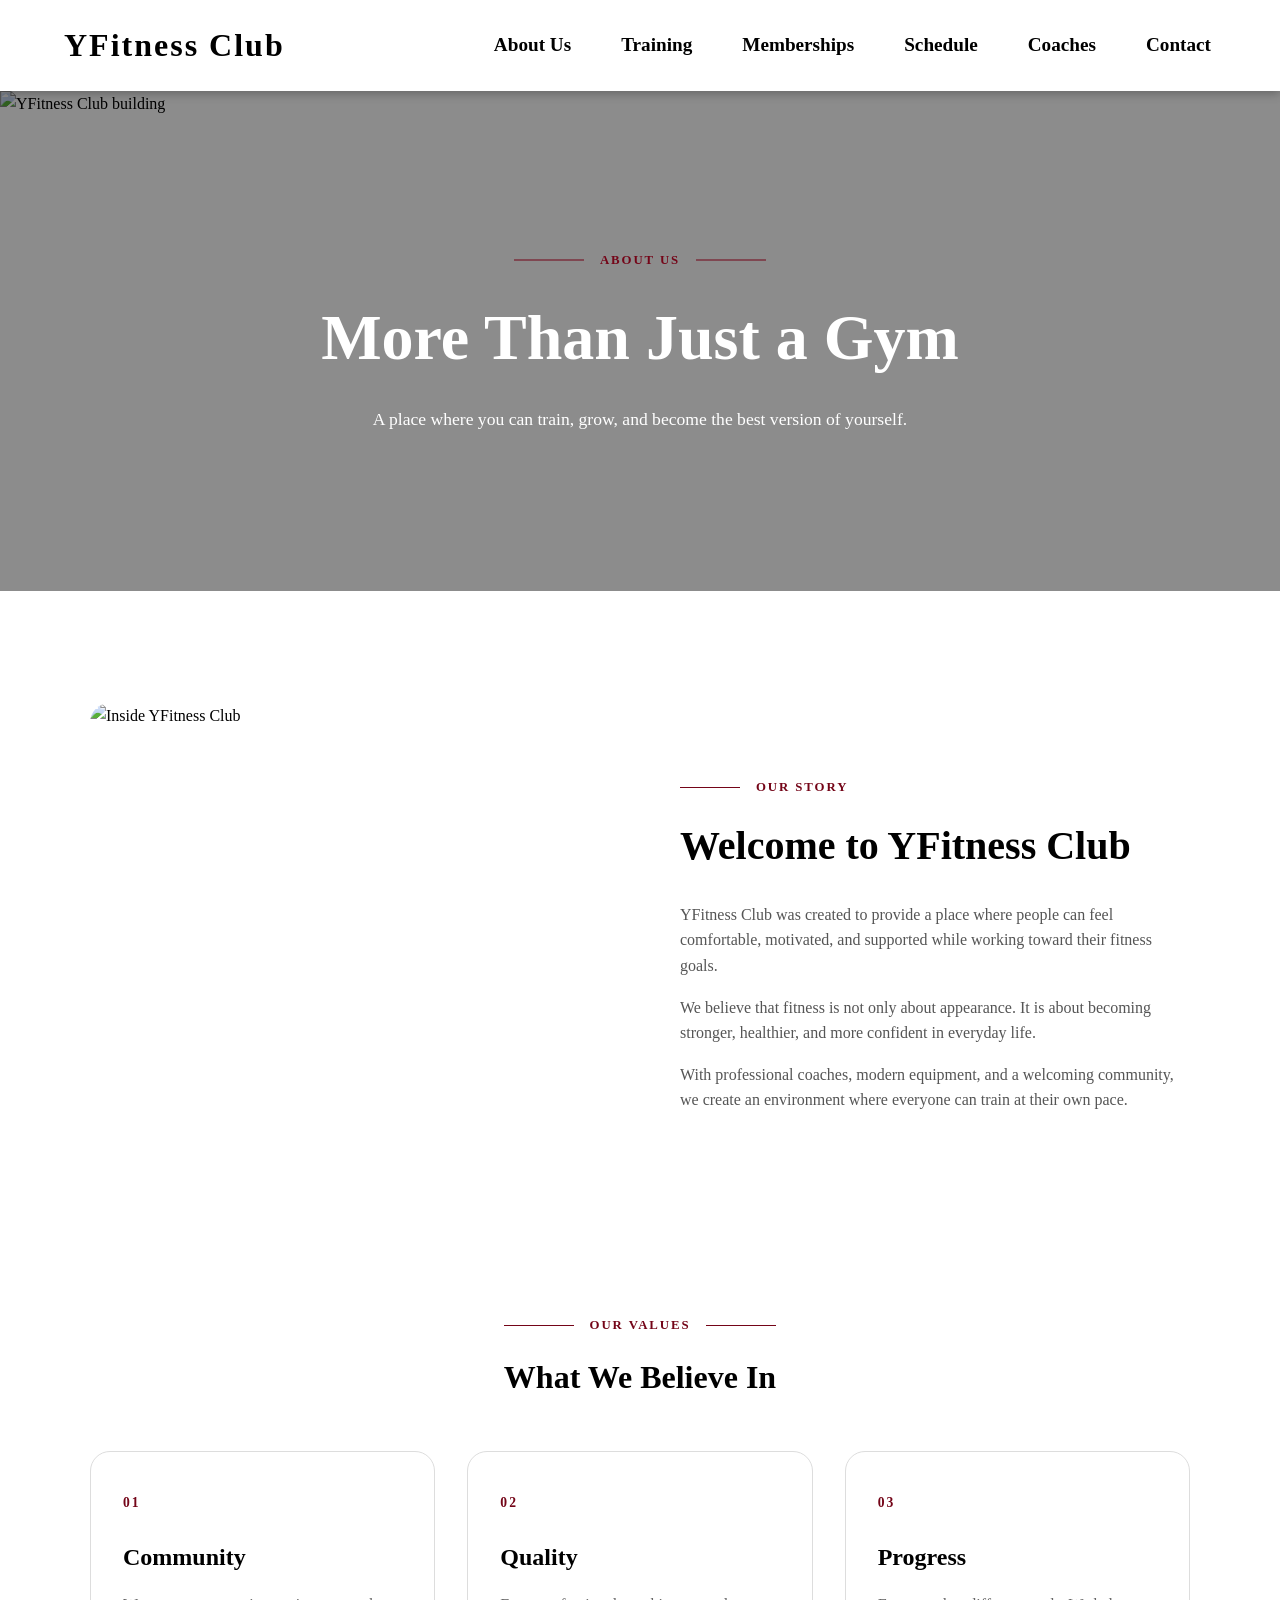
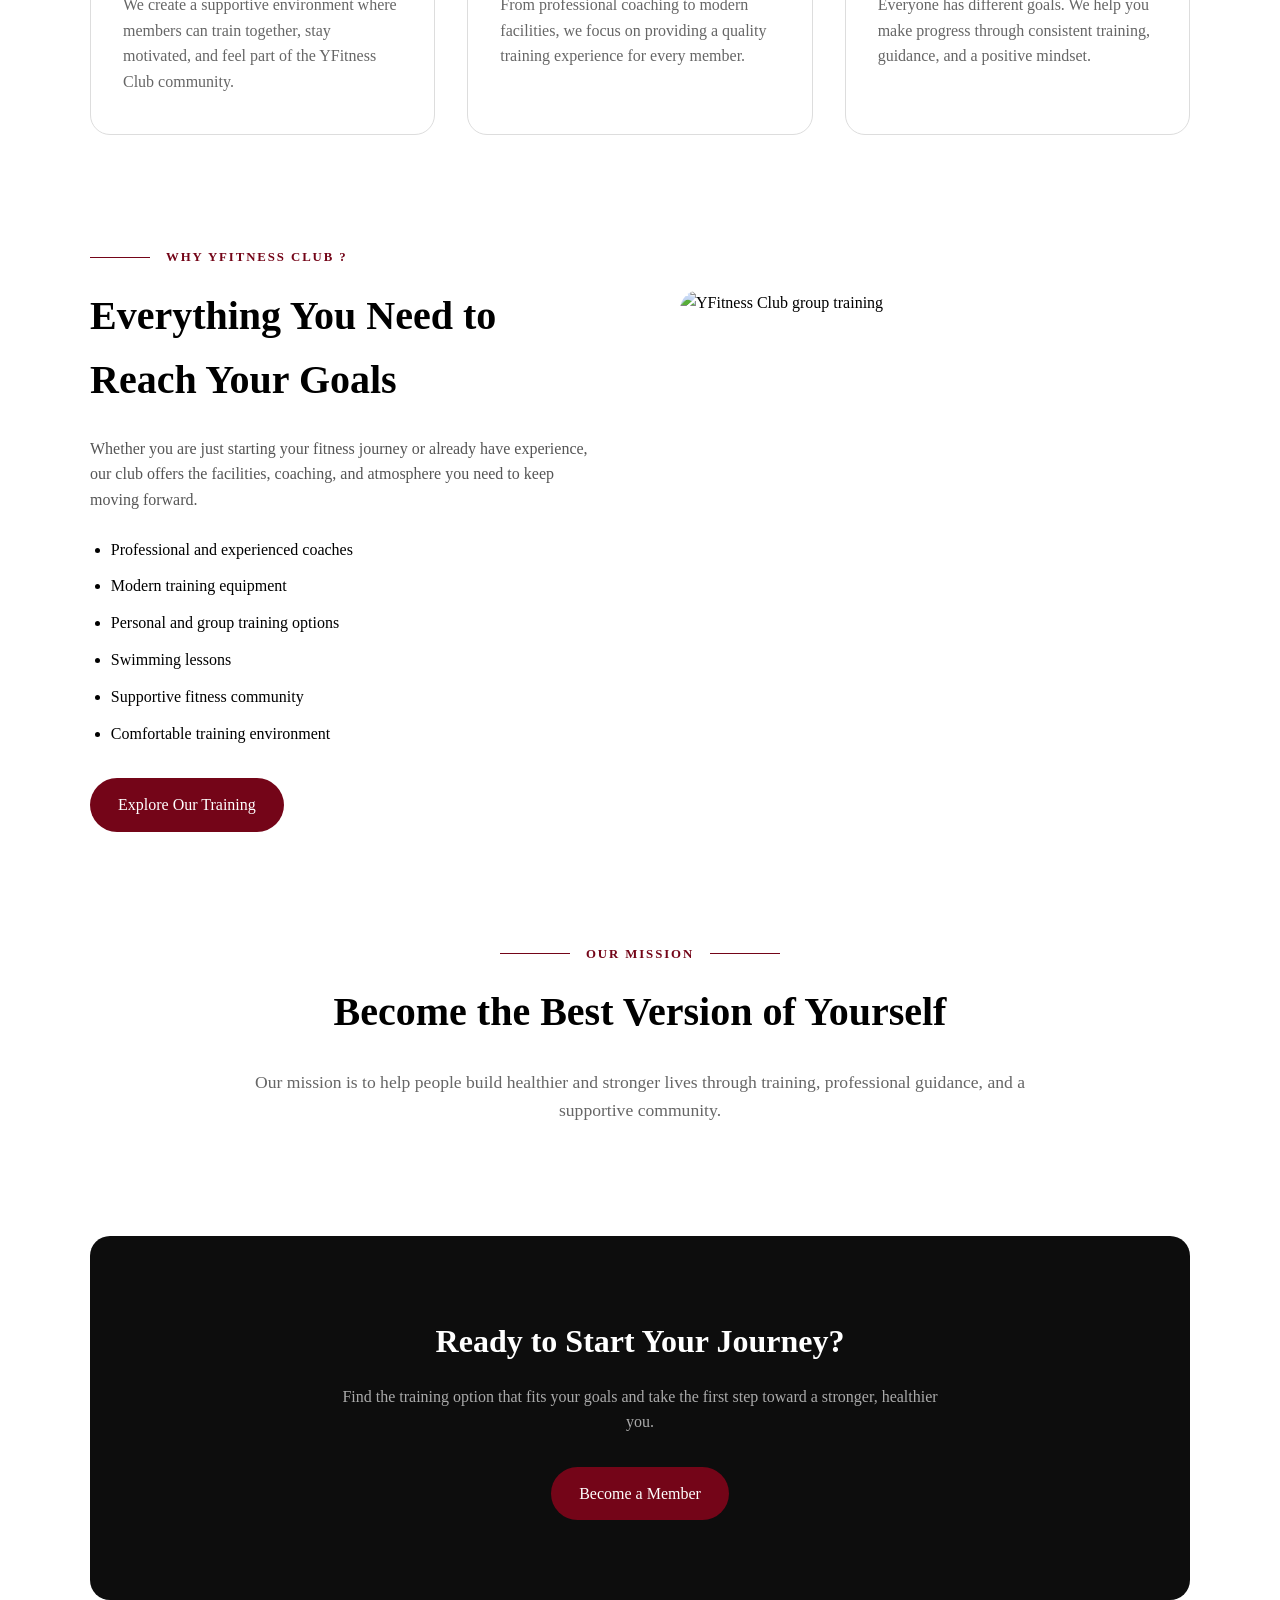
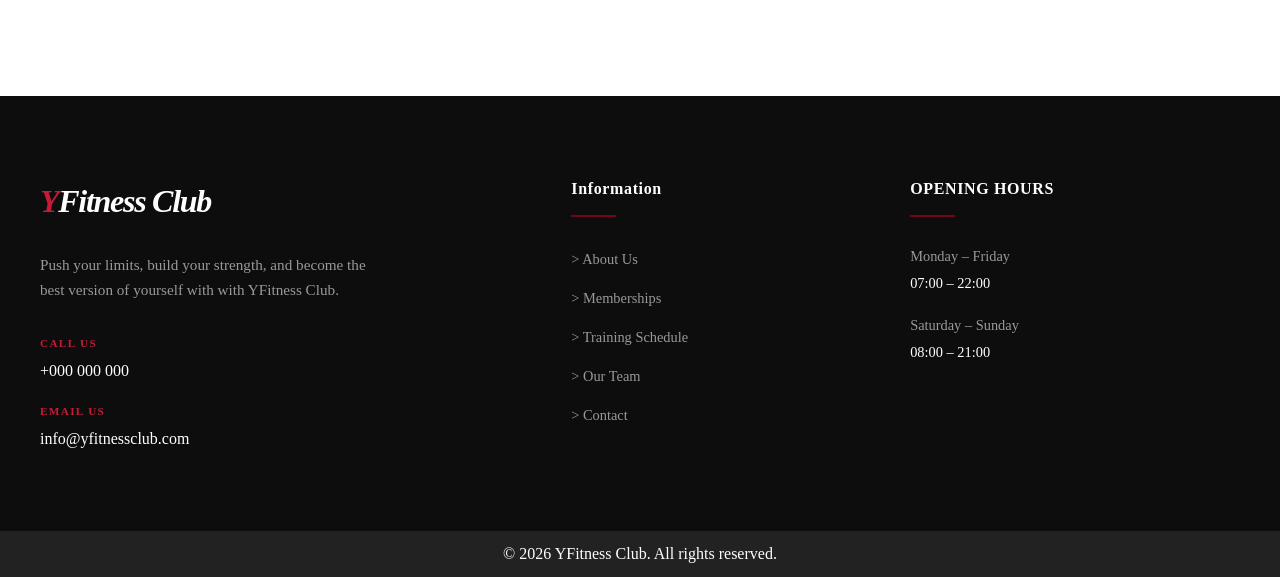
==== about-us.html @ 43ce0462 "Add files via upload" ====
<!DOCTYPE html>
<html lang="en">
  <head>
    <meta charset="utf-8" />
    <meta name="viewport" content="width=device-width, initial-scale=1.0">
    <meta name="description" content="">
    <title>YFitness Club | About Us </title>
    <link rel="stylesheet" href="styles.css"/>
  </head>
  
    <body>

        <header>
            <div class="container">

                <a href="index.html" class="logo">
                    <span>Y</span>Fitness Club
                </a>

                <nav>
                <ul>
                    <li><a href="about-us.html">About Us</a></li>
                    <li><a href="training.html">Training</a></li>
                    <li><a href="memberships.html">Memberships</a></li>
                    <li><a href="schedule.html">Schedule</a></li>
                    <li><a href="coaches.html">Coaches</a></li>
                    <li><a href="contact.html">Contact</a></li> 
                </ul>
                </nav>

            </div>
        </header>


        <main>


            <section class="about-hero">

                <img src="Images_2/Yfitness_building.png" alt="YFitness Club building">

                <div class="about-hero-text">
                    <div class="about-hero-title">
                        <span>ABOUT US</span>
                    </div>

                    <h1>More Than Just a Gym</h1>

                    <p>
                        A place where you can train, grow, and become
                        the best version of yourself.
                    </p>
                </div>

            </section>


            <section class="about-page-intro">

                <div class="about-page-image">
                    <img src="Images_2/Sport_hall.png" alt="Inside YFitness Club">
                </div>

                <div class="about-page-text">

                    <div class="about-page-title">
                        <span>OUR STORY</span>
                    </div>

                    <h2>Welcome to YFitness Club</h2>

                    <p>
                        YFitness Club was created to provide a place where
                        people can feel comfortable, motivated, and supported
                        while working toward their fitness goals.
                    </p>

                    <p>
                        We believe that fitness is not only about appearance.
                        It is about becoming stronger, healthier, and more
                        confident in everyday life.
                    </p>

                    <p>
                        With professional coaches, modern equipment, and a
                        welcoming community, we create an environment where
                        everyone can train at their own pace.
                    </p>

                </div>

            </section>


            <section class="about-values">

                <div class="about-section-title">
                    <span>OUR VALUES</span>
                </div>

                <h2>What We Believe In</h2>

                <div class="values-grid">

                    <div class="value-card">
                        <div class="value-number">01</div>

                        <h3>Community</h3>

                        <p>
                            We create a supportive environment where members
                            can train together, stay motivated, and feel part
                            of the YFitness Club community.
                        </p>
                    </div>


                    <div class="value-card">
                        <div class="value-number">02</div>

                        <h3>Quality</h3>

                        <p>
                            From professional coaching to modern facilities,
                            we focus on providing a quality training experience
                            for every member.
                        </p>
                    </div>


                    <div class="value-card">
                        <div class="value-number">03</div>

                        <h3>Progress</h3>

                        <p>
                            Everyone has different goals. We help you make
                            progress through consistent training, guidance,
                            and a positive mindset.
                        </p>
                    </div>

                </div>

            </section>


            <section class="about-why">

                <div class="about-why-text">

                    <div class="about-page-title">
                        <span>WHY YFITNESS CLUB ?</span>
                    </div>

                    <h2>Everything You Need to Reach Your Goals</h2>

                    <p>
                        Whether you are just starting your fitness journey or
                        already have experience, our club offers the facilities,
                        coaching, and atmosphere you need to keep moving forward.
                    </p>

                    <ul>
                        <li>Professional and experienced coaches</li>
                        <li>Modern training equipment</li>
                        <li>Personal and group training options</li>
                        <li>Swimming lessons</li>
                        <li>Supportive fitness community</li>
                        <li>Comfortable training environment</li>
                    </ul>

                    <a href="training.html" class="about-page-btn">
                        Explore Our Training
                    </a>

                </div>


                <div class="about-why-image">
                    <img src="Images_2/Group_training.jpg" alt="YFitness Club group training">
                </div>

            </section>


            <section class="about-mission">

                <div class="about-section-title">
                    <span>OUR MISSION</span>
                </div>

                <h2>Become the Best Version of Yourself</h2>

                <p>
                    Our mission is to help people build healthier and stronger
                    lives through training, professional guidance, and a
                    supportive community.
                </p>

            </section>


            <section class="about-cta">

                <h2>Ready to Start Your Journey?</h2>

                <p>
                    Find the training option that fits your goals and take
                    the first step toward a stronger, healthier you.
                </p>

                <a href="memberships.html" class="about-page-btn">
                    Become a Member
                </a>

            </section>




            <section class="pre-footer">

                <div class="pre-footer-container">

                
                    <div class="pre-footer-brand">

                        <h2 class="footer-logo">
                        <span>Y</span>Fitness Club
                        </h2>

                        <p>
                            Push your limits, build your strength, and become
                            the best version of yourself with with YFitness Club.
                        </p>

                        <div class="footer-contact">

                            <div>
                                <span>CALL US</span>
                                <a href="tel:+37322000707">+000 000 000</a>
                            </div>

                            <div>
                                <span>EMAIL US</span>
                                <a href="mailto:info@yfitnessclub.com">
                                    info@yfitnessclub.com
                                </a>
                            </div>

                        </div>

                    </div>


                    <div class="pre-footer-column">

                        <h3>Information</h3>

                        <ul>
                            <li><a href="about-us.html">> About Us</a></li>
                            <li><a href="memberships.html">> Memberships</a></li>
                            <li><a href="schedule.html">> Training Schedule</a></li>
                            <li><a href="coaches.html">> Our Team</a></li>
                            <li><a href="contact.html">> Contact</a></li>
                        </ul>

                    </div>


                
                    <div class="pre-footer-column hours-column">

                        <h3>OPENING HOURS</h3>

                        <div class="opening-hours">
                            <p>
                                <span>Monday – Friday</span>
                                <strong>07:00 – 22:00</strong>
                            </p>

                            <p>
                                <span>Saturday – Sunday</span>
                                <strong>08:00 – 21:00</strong>
                            </p>
                        </div>

                    </div>

                </div>

            </section>



        </main>

        <footer>

            <p>&copy; 2026 YFitness Club. All rights reserved.</p>

        </footer>


    </body>

</html>
---- styles.css ----
/* ==========================
   1. RESET & GLOBAL STYLES
   ========================== */

* {
   margin: 0;
   padding: 0;
   box-sizing: border-box;
}

html {
   scroll-behavior: smooth;
}

body {
   background-color: #fff;
   color: black;
   font-family: Georgia, 'Times New Roman', serif;
   line-height: 1.6;
}

img {
   max-width: 100%;
   display: block;
}

a {
   text-decoration: none;
   color: inherit;
   transition: color 0.3s ease;
}

.container {
   width: 90%;
   max-width: 1200px;
   margin: 0 auto;
}


/* ==========================
   2. TYPOGRAPHY
   ========================== */

h1 {
   text-align: center;
   font-size: clamp(2.5rem,5vw,4rem);
   margin-bottom: 1rem;
}

h2 {
   font-size:2rem;
    margin-bottom:1rem;
}

h3 {
   font-size:1.5rem;
}

p{
    margin-bottom:1rem;
}



/* ==========================
   3. HEADER & NAVIGATION
   ========================== */

header {
   padding: 20px 0;
   position: sticky;
   top:0;
   background: #fff;
   z-index: 100;
   box-shadow: 0 2px 10px rgba(0,0,0,0.3);
}

header .container {
   display: flex;
   justify-content: space-between;
   align-items: center ;
}

.logo {
   font-size: 2rem;
   font-weight: bold;
   letter-spacing: 2px;
}

.logo span {
    display: inline-block;
    transition: color 0.3s ease, transform 0.3s ease;
}

.logo:hover span {
    color: #740518;
    transform: translateY(-2px);
}

nav ul {
   display: flex;
   gap: 40px;
   list-style: none;
}

nav li {
   padding: 5px;
}

nav a {
   font-size: 1.2rem;
   font-weight: bold;
}

nav a:hover {
   color: darkred;
   text-decoration: none;
}

@media (max-width: 1100px) {
nav ul {
gap: 18px;
}

nav a {
    font-size: 1rem;
}

.logo {
    font-size: 1.7rem;
}

}

/* ==========================
   4. HOME PAGE
   ========================== */

.home {
   position: relative;
   width: 100%;
   height: 550px;
   overflow: hidden;
}

.home img {
   width: 100%;
   height: 700px;
   object-fit: cover;


}

.home::after {
content: "";
position: absolute;
inset: 0;
background: rgba(0, 0, 0, 0.25);
pointer-events: none;
}

.home-btn {
   position: absolute;
   right: 60px;
   bottom: 80px;
   padding: 14pX 28pX;
   background: #740518;
   color: #fff;
   border-radius: 30px;
   font-weight: 300;
   transition: color 0.3s ease;
}

.home a:hover {
   background: #c71a37;
}

/*--------------------------------*/

.training-options  {
   text-align: center;
   margin: 6rem auto;
}

.option-grid {
   display: grid;
   grid-template-columns: repeat(3,1fr);
   gap: 2rem;
   max-width: 1000px;
   margin: 2rem auto 0;
}

.training-card {
   text-align: center;
   overflow: hidden;
   padding-bottom: 0.5rem;
}

.training-card h4 {
   margin: 1.5rem 0 0.5rem;
   color: black;
}

.option-grid-btn {
   display: inline-block;
   padding: 14pX 28px;
   background: #740518;
   color: #fff;
   border-radius: 30px;
   font-weight: 300;
transition: color 0.3s ease;
}

.option-grid-btn:hover{
   background: #c71a37;
}

.training-card img {
    width: 100%;
    height: 350px;
    object-fit: cover;
    display: block;
    transition: transform 0.4s ease;
}

.training-card:hover img {
    transform: scale(1.03);
}

/*--------------------------------*/

.about-the-club {
    width: 90%;
    max-width: 1200px;
    margin: 6rem auto;

}

.about-title {
    display: flex;
    align-items:center;
    gap: 1rem;
    color: #740518;
    font-weight: bold;
}

.about-title::before {
    content: "";
    width: 60px;
    height: 2px;
    background: #740518;
}

.about-content {
    display: grid;
    grid-template-columns: 1fr 1fr;
    gap: 4rem;
    align-items: center;
    margin-top: 3rem;
}

.about-text h2 {
    font-size: 2.5rem;
    margin-bottom: 1.5rem;
}

.about-text p {
    font-size: 1.1rem;
    line-height: 1.7;
    margin-bottom: 1.5rem;
}

.about-text ul {
    margin-bottom: 2rem;
    padding-left: 1.5rem;
}

.about-photo img {
    width: 100%;
    height: 450px;
    object-fit: cover;
    border-radius: 12px;
}

.about-btn {
    display: inline-block;
    padding: 14px 28px;
    background: #740518;
    color: #fff;
    border-radius: 30px;
    transition: background-color 0.3s ease;
}

.about-btn:hover {
    background-color: #9b0a22;
}

/*--------------------------------*/

.meet-our-team {
    text-align: center;
    margin: 6rem auto;
}

.our-team-title {
    display: flex;
    align-items: center;
    justify-content: center;
    gap: 1rem;
    margin-bottom: 1rem;
}

.our-team-title::before,
.our-team-title::after {
    content: "";
    width: 80px;
    height: 1px;
    background: #740518;
}

.our-team-title span {
    font-size: 0.8rem;
    font-weight: 600;
    letter-spacing: 0.15em;
    color: #740518;
    white-space: nowrap;
}

.meet-our-team h2 {
    margin: 0;
    text-align: center;
}


.coach-cards {
    display: grid;
    grid-template-columns: repeat(3, 1fr);
    gap: 2rem;
    max-width: 1000px;
    margin: 3rem auto 2.5rem;
}

.coach-card {
    display: block;
    color: inherit;
    text-decoration: none;
    text-align: left;
}

.coach-card img {
    display: block;
    width: 100%;
    aspect-ratio: 4 / 5;
    object-fit: cover;
    border-radius: 20px;
    transition: transform 0.3s ease;
}

.coach-card:hover img {
    transform: scale(1.02);
}

.coach-info {
    padding: 1rem 0.25rem 0;
}

.coach-info h3 {
    text-align: center;
    margin: 0 0 0.35rem;
    font-size: 1.2rem;
    font-weight: 600;
}

.coach-info p {
    text-align: center;
    margin: 0;
    font-size: 0.95rem;
    color: #777;
}

.team-button {
    display: block;
    width: fit-content;
    margin: 0 auto;
    padding: 14px 28px;
    background: #740518;
    color: #fff;
    border-radius: 30px;
    font-weight: 300;
    text-decoration: none;
    transition: background 0.3s ease;
}

.team-button:hover {
    background: #c71a37;
}


@media (max-width: 700px) {

    .coach-cards {
        grid-template-columns: repeat(2, 1fr);
        gap: 1.5rem;
    }

    .our-team-title::before,
    .our-team-title::after {
        width: 50px;
    }
}

@media (max-width: 500px) {

    .coach-cards {
        grid-template-columns: 1fr;
        max-width: 350px;
    }

    .our-team-title::before,
    .our-team-title::after {
        width: 30px;
    }
}

/*--------------------------------*/

.gallery {
    max-width: 1100px;
    margin: 6rem auto 0;
    text-align: center;
}

.gallery-title {
    display: flex;
    align-items: center;
    justify-content: center;
    gap: 1rem;
    margin-bottom: 1rem;
}

.gallery-title::before,
.gallery-title::after {
    content: "";
    width: 80px;
    height: 1px;
    background: #740518;
}

.gallery-title span {
    font-size: 0.8rem;
    font-weight: 600;
    letter-spacing: 0.15em;
    color: #740518;
    white-space: nowrap;
}

.gallery h2 {
    margin: 0 0 3rem;
}

.gallery-grid {
   display: grid;
    grid-template-columns: repeat(2, 1fr);
    gap: 1rem;;
}

.gallery-item {
    aspect-ratio: 16 / 10;
    overflow: hidden;
    border-radius: 20px;
}

.gallery-item img {
    display: block;
    width: 100%;
    height: 100%;
    object-fit: cover;
    transition: transform 0.4s ease;
}

.gallery-item:hover img {
    transform: scale(1.03);
}

@media (max-width: 600px) {

    .gallery-grid {
        grid-template-columns: 1fr;
    }

    .gallery-title::before,
    .gallery-title::after {
        width: 30px;
    }
}


/*--------------------------------*/

.pre-footer {
    background: #0d0d0d;
    color: #fff;
    margin-top: 6rem;
    padding: 5rem 2rem;
}

.pre-footer-container {
    max-width: 1200px;
    margin: 0 auto;
    display: grid;
    grid-template-columns: 1.7fr 1fr 1.2fr;
    gap: 4rem;
}

.pre-footer-brand {
    max-width: 330px;
}

.footer-logo {
    margin: 0 0 1.5rem;

    font-size: 2rem;
    font-weight: 800;
    font-style: italic;
    letter-spacing: -0.04em;
}

.footer-logo span {
    color: #c71a37;
}

.pre-footer-brand > p {
    margin: 0 0 2rem;

    color: #999;
    font-size: 0.95rem;
    line-height: 1.7;
}

.footer-contact {
    display: flex;
    flex-direction: column;
    gap: 1.2rem;
}

.footer-contact div {
    display: flex;
    flex-direction: column;
    gap: 0.3rem;
}

.footer-contact span {
    color: #c71a37;
    font-size: 0.7rem;
    font-weight: 600;
    letter-spacing: 0.12em;
}

.footer-contact a {
    color: #fff;
    text-decoration: none;
    font-size: 1rem;
    transition: color 0.3s ease;
}

.footer-contact a:hover {
    color: #c71a37;
}

.pre-footer-column h3 {
    position: relative;

    margin: 0 0 1.8rem;

    font-size: 1rem;
    font-weight: 600;
    letter-spacing: 0.04em;
}

.pre-footer-column h3::after {
    content: "";

    display: block;

    width: 45px;
    height: 2px;

    margin-top: 0.8rem;

    background: #740518;
}

.pre-footer-column ul {
    list-style: none;
    padding: 0;
    margin: 0;
}

.pre-footer-column li {
    margin-bottom: 0.85rem;
}

.pre-footer-column a {
    color: #999;
    text-decoration: none;
    font-size: 0.9rem;

    transition: color 0.3s ease,
    padding-left 0.3s ease;
}

.pre-footer-column a:hover {
    color: #fff;
    padding-left: 5px;
}

.opening-hours {
    display: flex;
    flex-direction: column;
    gap: 1.3rem;
}

.opening-hours p {
    display: flex;
    flex-direction: column;
    gap: 0.35rem;

    margin: 0;

    color: #999;
    font-size: 0.9rem;
    line-height: 1.5;
}

.opening-hours strong {
    color: #fff;
    font-weight: 400;
}

@media (max-width: 950px) {

    .pre-footer-container {
        grid-template-columns: 1.5fr 1fr;
        gap: 3rem;
    }

    .hours-column {
        grid-column: span 2;
    }

}


@media (max-width: 650px) {

    .pre-footer {
        padding: 4rem 1.5rem;
    }

    .pre-footer-container {
        grid-template-columns: 1fr 1fr;
        gap: 3rem 2rem;
    }

    .pre-footer-brand {
        grid-column: span 2;
        max-width: 450px;
    }

    .hours-column {
        grid-column: span 2;
    }

}


@media (max-width: 450px) {

    .pre-footer-container {
        grid-template-columns: 1fr;
    }

    .pre-footer-brand,
    .hours-column {
        grid-column: auto;
    }

}



/* ==========================
   5. ABOUT US PAGE
   ========================== */

.about-hero {
    position: relative;
    width: 100%;
    height: 500px;
    overflow: hidden;
}

.about-hero img {
    width: 100%;
    height: 100%;
    object-fit: cover;
}

.about-hero::after {
    content: "";
    position: absolute;
    inset: 0;
    background: rgba(0, 0, 0, 0.45);
}

.about-hero-text {
    position: absolute;
    z-index: 2;
    top: 50%;
    left: 50%;
    transform: translate(-50%, -50%);
    width: 90%;
    max-width: 800px;
    text-align: center;
    color: #fff;
}

.about-hero-title {
    display: flex;
    align-items: center;
    justify-content: center;
    gap: 1rem;
    margin-bottom: 1rem;
}

.about-hero-title::before,
.about-hero-title::after {
    content: "";
    width: 70px;
    height: 1px;
    background: #740518;
}

.about-hero-title span {
    font-size: .8rem;
    font-weight: 600;
    letter-spacing: .15em;
    color: #740518;
}

.about-hero-text h1 {
    margin-bottom: 1rem;
}

.about-hero-text p {
    max-width: 650px;
    margin: 0 auto;
    font-size: 1.1rem;
}

.about-page-intro {
    max-width: 1100px;
    margin: 7rem auto;
    display: grid;
    grid-template-columns: 1fr 1fr;
    gap: 5rem;
    align-items: center;
}

.about-page-image {
    overflow: hidden;
    border-radius: 20px;
}

.about-page-image img {
    width: 100%;
    height: 500px;
    object-fit: cover;
    transition: transform .4s ease;
}

.about-page-image:hover img {
    transform: scale(1.03);
}

.about-page-title {
    display: flex;
    align-items: center;
    gap: 1rem;
    margin-bottom: 1rem;
}

.about-page-title::before {
    content: "";
    width: 60px;
    height: 1px;
    background: #740518;
}

.about-page-title span {
    color: #740518;
    font-size: .8rem;
    font-weight: 600;
    letter-spacing: .15em;
}

.about-page-text h2 {
    font-size: 2.5rem;
    margin-bottom: 1.5rem;
}

.about-page-text p {
    color: #555;
    margin-bottom: 1rem;
}

.about-values {
    max-width: 1100px;
    margin: 7rem auto;
    text-align: center;
}

.about-section-title {
    display: flex;
    align-items: center;
    justify-content: center;
    gap: 1rem;
    margin-bottom: 1rem;
}

.about-section-title::before,
.about-section-title::after {
    content: "";
    width: 70px;
    height: 1px;
    background: #740518;
}

.about-section-title span {
    color: #740518;
    font-size: .8rem;
    font-weight: 600;
    letter-spacing: .15em;
}

.about-values > h2 {
    margin-bottom: 3rem;
}

.values-grid {
    display: grid;
    grid-template-columns: repeat(3, 1fr);
    gap: 2rem;
}

.value-card {
    padding: 2.5rem 2rem;
    border: 1px solid #ddd;
    border-radius: 20px;
    text-align: left;
    transition: transform .3s ease,
                box-shadow .3s ease;
}

.value-card:hover {
    transform: translateY(-5px);
    box-shadow: 0 10px 25px rgba(0, 0, 0, .1);
}

.value-number {
    color: #740518;
    font-size: .85rem;
    font-weight: bold;
    letter-spacing: .15em;
    margin-bottom: 1.5rem;
}

.value-card h3 {
    margin-bottom: 1rem;
}

.value-card p {
    color: #666;
    margin: 0;
}

.about-why {
    max-width: 1100px;
    margin: 7rem auto;
    display: grid;
    grid-template-columns: 1fr 1fr;
    gap: 5rem;
    align-items: center;
}

.about-why-text h2 {
    font-size: 2.5rem;
    margin-bottom: 1.5rem;
}

.about-why-text > p {
    color: #555;
    margin-bottom: 1.5rem;
}

.about-why-text ul {
    padding-left: 1.3rem;
    margin-bottom: 2rem;
}

.about-why-text li {
    margin-bottom: .7rem;
}

.about-why-image {
    overflow: hidden;
    border-radius: 20px;
}

.about-why-image img {
    width: 100%;
    height: 500px;
    object-fit: cover;
    transition: transform .4s ease;
}

.about-why-image:hover img {
    transform: scale(1.03);
}

.about-page-btn {
    display: inline-block;
    padding: 14px 28px;
    background: #740518;
    color: #fff;
    border-radius: 30px;
    transition: background-color .3s ease;
}

.about-page-btn:hover {
    background: #c71a37;
}

.about-mission {
    max-width: 800px;
    margin: 7rem auto;
    text-align: center;
}

.about-mission h2 {
    font-size: 2.5rem;
    margin-bottom: 1.5rem;
}

.about-mission p {
    color: #666;
    font-size: 1.1rem;
}

.about-cta {
    max-width: 1100px;
    margin: 7rem auto 6rem;
    padding: 5rem 2rem;
    background: #0d0d0d;
    color: #fff;
    text-align: center;
    border-radius: 20px;
}

.about-cta h2 {
    margin-bottom: 1rem;
}

.about-cta p {
    max-width: 600px;
    margin: 0 auto 2rem;
    color: #aaa;
}

@media (max-width: 800px) {

    .about-hero {
        height: 450px;
    }

    .about-page-intro,
    .about-why {
        grid-template-columns: 1fr;
        gap: 3rem;
        margin: 5rem 1.5rem;
    }

    .about-page-image img,
    .about-why-image img {
        height: 400px;
    }

    .values-grid {
        grid-template-columns: 1fr;
    }

    .about-values {
        margin: 5rem 1.5rem;
    }

    .about-mission {
        margin: 5rem 1.5rem;
    }

    .about-cta {
        margin-left: 1.5rem;
        margin-right: 1.5rem;
    }

}


@media (max-width: 500px) {

    .about-hero {
        height: 400px;
    }

    .about-hero-text h1 {
        font-size: 2.3rem;
    }

    .about-page-intro,
    .about-why {
        margin-left: 1.5rem;
        margin-right: 1.5rem;
    }

    .about-page-image img,
    .about-why-image img {
        height: 300px;
    }

    .about-page-text h2,
    .about-why-text h2,
    .about-mission h2 {
        font-size: 2rem;
    }

    .about-cta {
        padding: 3rem 1.5rem;
    }

}



/* ==========================
   6. TRAINING PAGE
   ========================== */

.training-hero {
    position: relative;
    height: 500px;
    overflow: hidden;
}

.training-hero img {
    width: 100%;
    height: 100%;
    object-fit: cover;
}

.training-hero::after {
    content: "";
    position: absolute;
    inset: 0;
    background: rgba(0, 0, 0, 0.45);
}

.training-hero-content {
    position: absolute;
    z-index: 2;
    top: 50%;
    left: 50%;
    transform: translate(-50%, -50%);
    width: 90%;
    max-width: 800px;
    text-align: center;
    color: #fff;
}

.training-title {
    display: flex;
    align-items: center;
    justify-content: center;
    gap: 1rem;
    margin-bottom: 1rem;
}

.training-title::before,
.training-title::after {
    content: "";
    width: 70px;
    height: 1px;
     background: #740518;
}

.training-title span {
    color: #740518;
    font-size: 0.8rem;
    font-weight: 600;
    letter-spacing: 0.15em;
}

.training-hero h1 {
    margin-bottom: 1.5rem;
}

.training-hero p {
    max-width: 650px;
    margin: 0 auto;
    font-size: 1.05rem;
}

.training-detail {
    max-width: 1100px;
    margin: 7rem auto 7rem;
    display: grid;
    grid-template-columns: 1fr 1fr;
    gap: 5rem;
    align-items: center;
}

.training-detail-image {
    overflow: hidden;
    border-radius: 20px;
}

.training-detail-image img {
    width: 100%;
    height: 500px;
    object-fit: cover;
    transition: transform 0.4s ease;
}

.training-detail-image:hover img {
    transform: scale(1.03);
}

.training-detail-text {
    padding: 1rem;
}

.training-detail-text h2 {
    font-size: 2.5rem;
    margin: 0.5rem 0 1.5rem;
}

.training-detail-text p {
    color: #555;
    margin-bottom: 1rem;
}

.training-detail-text ul {
    margin: 1.5rem 0 2rem;
    padding-left: 1.2rem;
}

.training-detail-text li {
    margin-bottom: 0.5rem;
}

.training-btn {
    display: inline-block;
    padding: 14px 28px;
    background: #740518;
    color: #fff;
    border-radius: 30px;
    transition: background-color 0.3s ease;
}

.training-btn:hover {
    background: #c71a37;
}

.training-detail-reverse .training-detail-image {
    order: 2;
}

.training-detail-reverse .training-detail-text {
    order: 1;
}

.training-cta {
    margin: 2rem auto 6rem;
    padding: 5rem 2rem;
    max-width: 1100px;
    text-align: center;
    background: #0d0d0d;
    color: #fff;
    border-radius: 20px;
}

.training-cta h2 {
    margin-bottom: 1rem;
}

.training-cta p {
    color: #aaa;
    max-width: 600px;
    margin: 0 auto 2rem;
}

@media (max-width: 800px) {

    .training-hero {
        height: 450px;
    }

    .training-detail {
        grid-template-columns: 1fr;
        gap: 2rem;
        margin-bottom: 5rem;
    }

    .training-detail-reverse .training-detail-image {
        order: 1;
    }

    .training-detail-reverse .training-detail-text {
        order: 2;
    }

    .training-detail-image img {
        height: 400px;
    }

    .training-detail-text h2 {
        font-size: 2rem;
    }
}


@media (max-width: 500px) {

    .training-hero {
        height: 400px;
    }

    .training-hero-content {
        width: 85%;
    }

    .training-hero h1 {
        font-size: 2rem;
    }

    .training-hero p {
        font-size: 0.95rem;
    }

    .training-title::before,
    .training-title::after {
        width: 40px;
    }

    .training-detail {
        margin-left: 1.5rem;
        margin-right: 1.5rem;
    }

    .training-detail-image img {
        height: 300px;
    }

    .training-cta {
        margin-left: 1.5rem;
        margin-right: 1.5rem;
        padding: 3rem 1.5rem;
    }
}


/* ==========================
   7. MEMBERSHIPS PAGE
   ========================== */

.membership-hero {
    position: relative;
    width: 100%;
    height: 500px;
    overflow: hidden;
}

.membership-hero img {
    width: 100%;
    height: 100%;
    object-fit: cover;
}

.membership-hero::after {
    content: "";
    position: absolute;
    inset: 0;
    background: rgba(0, 0, 0, .45);
}

.membership-hero-text {
    position: absolute;
    z-index: 2;
    top: 50%;
    left: 50%;
    transform: translate(-50%, -50%);
    width: 90%;
    max-width: 800px;
    text-align: center;
    color: #fff;
}

.membership-title {
    display: flex;
    align-items: center;
    justify-content: center;
    gap: 1rem;
    margin-bottom: 1rem;
}

.membership-title::before,
.membership-title::after {
    content: "";
    width: 70px;
    height: 1px;
    background: #740518;
}

.membership-title span {
    font-size: .8rem;
    font-weight: 600;
    letter-spacing: .15em;
    color: #740518;
}

.membership-hero-text h1 {
    margin-bottom: 1rem;
}

.membership-hero-text p {
    max-width: 650px;
    margin: 0 auto;
    font-size: 1.1rem;
}

.membership-intro {
    max-width: 750px;
    margin: 6rem auto 4rem;
    text-align: center;
}

.membership-section-title {
    display: flex;
    align-items: center;
    justify-content: center;
    gap: 1rem;
    margin-bottom: 1rem;
}

.membership-section-title::before,
.membership-section-title::after {
    content: "";
    width: 70px;
    height: 1px;
    background: #740518;
}

.membership-section-title span {
    color: #740518;
    font-size: .8rem;
    font-weight: 600;
    letter-spacing: .15em;
}

.membership-intro h2 {
    font-size: 2.5rem;
    margin-bottom: 1rem;
}

.membership-intro p {
    color: #666;
}

.membership-plans {
    max-width: 1100px;
    margin: 0 auto 7rem;

    display: grid;
    grid-template-columns: repeat(3, 1fr);
    gap: 2rem;

    align-items: stretch;
}

.membership-card {
    position: relative;

    display: flex;
    flex-direction: column;

    border: 1px solid #ddd;
    border-radius: 20px;

    overflow: hidden;

    background: #fff;

    transition:
        transform .3s ease,
        box-shadow .3s ease;
}

.membership-card:hover {
    transform: translateY(-6px);
    box-shadow: 0 12px 30px rgba(0, 0, 0, .12);
}

.membership-card-top {
    padding: 2.5rem 2rem 2rem;
    text-align: center;
}

.membership-card-top h3 {
    font-size: 1.8rem;
    margin-bottom: .5rem;
}

.membership-description {
    color: #777;
    min-height: 50px;
    margin-bottom: 1.5rem;
}

.membership-price {
    font-size: 3rem;
    font-weight: bold;
    color: #740518;
}

.membership-price span {
    font-size: 1.5rem;
    vertical-align: top;
}

.membership-price small {
    font-size: .9rem;
    font-weight: normal;
    color: #777;
}

.membership-card-content {
    padding: 2rem;
    border-top: 1px solid #eee;

    display: flex;
    flex-direction: column;
    flex: 1;
}

.membership-card-content h4 {
    margin-bottom: 1.2rem;
}

.membership-card-content ul {
    list-style: none;
    margin-bottom: 2rem;
}

.membership-card-content li {
    margin-bottom: .8rem;
    padding-left: 1.5rem;
    position: relative;
    color: #555;
}

.membership-card-content li::before {
    content: "✓";
    position: absolute;
    left: 0;
    color: #740518;
    font-weight: bold;
}

.membership-btn {
    display: inline-block;
    width: fit-content;

    padding: 14px 28px;

    background: #740518;
    color: #fff;

    border-radius: 30px;

    transition: background-color .3s ease;

    margin-top: auto;
}

.membership-btn:hover {
    background: #c71a37;
}

.membership-featured {
    border: 2px solid #740518;
}

.popular-label {
    background: #740518;
    color: #fff;

    text-align: center;

    padding: .6rem;

    font-size: .75rem;
    font-weight: bold;
    letter-spacing: .12em;
}

.membership-included {
    max-width: 1100px;
    margin: 0 auto 7rem;

    display: grid;
    grid-template-columns: 1fr 1fr;

    gap: 5rem;

    align-items: center;
}

.membership-included-image {
    overflow: hidden;
    border-radius: 20px;
}

.membership-included-image img {
    width: 100%;
    height: 500px;
    object-fit: cover;

    transition: transform .4s ease;
}

.membership-included-image:hover img {
    transform: scale(1.03);
}

.membership-section-title.left {
    justify-content: flex-start;
}

.membership-section-title.left::after {
    display: none;
}

.membership-included-text h2 {
    font-size: 2.5rem;
    margin-bottom: 1.5rem;
}

.membership-included-text > p {
    color: #555;
    margin-bottom: 1.5rem;
}

.membership-included-text ul {
    padding-left: 1.3rem;
}

.membership-included-text li {
    margin-bottom: .7rem;
}

.membership-faq {
    max-width: 900px;
    margin: 0 auto 7rem;
    text-align: center;
}

.membership-faq h2 {
    font-size: 2.5rem;
    margin-bottom: 3rem;
}

.faq-list {
    display: grid;
    gap: 1rem;
    text-align: left;
}

.faq-item {
    padding: 1.5rem 2rem;

    border: 1px solid #ddd;
    border-radius: 12px;

    background: #fff;
}

.faq-item h3 {
    font-size: 1.15rem;
    margin-bottom: .5rem;
}

.faq-item p {
    color: #666;
    margin: 0;
}

.membership-cta {
    max-width: 1100px;
    margin: 0 auto 6rem;
    padding: 5rem 2rem;
    background: #0d0d0d;
    color: #fff;
    text-align: center;
    border-radius: 20px;
}

.membership-cta h2 {
    margin-bottom: 1rem;
}

.membership-cta p {
    max-width: 600px;
    margin: 0 auto 2rem;
    color: #aaa;
}

@media (max-width: 900px) {

    .membership-plans {
        grid-template-columns: 1fr;
        max-width: 600px;
        margin-left: 1.5rem;
        margin-right: 1.5rem;
    }

    .membership-included {
        grid-template-columns: 1fr;
        gap: 3rem;
        margin-left: 1.5rem;
        margin-right: 1.5rem;
    }

}


@media (max-width: 600px) {

    .membership-hero {
        height: 400px;
    }

    .membership-hero-text h1 {
        font-size: 2.3rem;
    }

    .membership-intro {
        margin: 4rem 1.5rem;
    }

    .membership-included-image img {
        height: 350px;
    }

    .membership-included-text h2,
    .membership-faq h2 {
        font-size: 2rem;
    }

    .membership-faq {
        margin-left: 1.5rem;
        margin-right: 1.5rem;
    }

    .membership-cta {
        margin-left: 1.5rem;
        margin-right: 1.5rem;
        padding: 3rem 1.5rem;
    }

}




/* ==========================
   8. SCHEDULE PAGE
   ========================== */

.schedule-hero {
    position: relative;
    height: 500px;
    display: flex;
    align-items: center;
    justify-content: center;
    overflow: hidden;
}

.schedule-hero img {
    position: absolute;
    inset: 0;
    width: 100%;
    height: 100%;
    object-fit: cover;
    object-position: center;
    z-index: 0;
}

.schedule-hero-overlay {
    position: absolute;
    inset: 0;
    background: rgba(0, 0, 0, 0.5);
    z-index: 1;
}

.schedule-hero-content {
    position: relative;
    z-index: 2;

    width: 90%;
    max-width: 800px;

    text-align: center;
    color: #fff;
}

.schedule-title {
    display: flex;

    align-items: center;
    justify-content: center;

    gap: 1rem;

    margin-bottom: 1rem;
}

.schedule-title::before,
.schedule-title::after {
    content: "";

    width: 70px;
    height: 1px;

    background: #740518;
}

.schedule-title span {
    color: #740518;

    font-size: 0.8rem;
    font-weight: 600;

    letter-spacing: 0.15em;
}

.schedule-hero h1 {
    margin: 0 0 1.5rem;

    font-size: 3.5rem;
    line-height: 1.1;
}

.schedule-hero p {
    max-width: 650px;

    margin: 0 auto;

    font-size: 1.05rem;
    line-height: 1.7;

    color: #eee;
}

.schedule-intro {
    max-width: 800px;

    margin: 6rem auto 4rem;

    padding: 0 1.5rem;

    text-align: center;
}

.schedule-intro-title {
    display: flex;

    align-items: center;
    justify-content: center;

    gap: 1rem;

    margin-bottom: 1rem;
}

.schedule-intro-title::before,
.schedule-intro-title::after {
    content: "";

    width: 60px;
    height: 1px;

    background: #740518;
}

.schedule-intro-title span {
    color: #740518;

    font-size: 0.8rem;
    font-weight: 600;

    letter-spacing: 0.15em;
}

.schedule-intro h2 {
    margin: 0 0 1.5rem;

    font-size: 2.7rem;
}

.schedule-intro p {
    max-width: 700px;

    margin: 0 auto;

    color: #666;

    font-size: 1.05rem;
    line-height: 1.8;
}

.schedule-section {
    max-width: 1250px;

    margin: 0 auto 7rem;

    padding: 0 1.5rem;
}

.schedule-table-wrapper {
    width: 100%;

    overflow-x: auto;

    border-radius: 18px;

    box-shadow:
        0 10px 35px rgba(0, 0, 0, 0.08);
}

.schedule-table {
    width: 100%;

    min-width: 1050px;

    border-collapse: collapse;

    background: #fff;
}

.schedule-table thead th {
    padding: 1.3rem 1rem;

    background: #740518;

    color: #fff;

    font-size: 0.9rem;
    font-weight: 600;

    letter-spacing: 0.03em;

    text-align: center;

    border-right: 1px solid rgba(255, 255, 255, 0.15);
}

.schedule-table thead th:first-child {
    background: #0d0d0d;
}

.schedule-table tbody th {
    width: 90px;

    padding: 1.2rem 0.8rem;

    background: #0d0d0d;

    color: #fff;

    font-size: 0.9rem;
    font-weight: 600;

    text-align: center;

    white-space: nowrap;
}

.schedule-table td {
    padding: 1.2rem 0.8rem;

    color: #444;

    font-size: 0.88rem;
    font-weight: 500;

    text-align: center;

    border: 1px solid #eee;

    transition:
        background-color 0.25s ease,
        color 0.25s ease;
}

.schedule-table tbody tr:nth-child(even) td {
    background: #fafafa;
}

.schedule-table tbody tr:hover td {
    background: #f4e8ea;

    color: #740518;
}

.schedule-table tbody tr:hover th {
    background: #740518;
}

.schedule-table td:has(> .empty) {
    color: #aaa;
}

.schedule-cta {
    max-width: 1100px;
    margin: 0 auto 6rem;
    padding: 5rem 2rem;
    background: #0d0d0d;
    border-radius: 20px;
    text-align: center;
    color: #fff;
    border-radius: 20px;
}

.schedule-cta-content {
    max-width: 700px;

    margin: 0 auto;
}

.schedule-cta-title {
    display: flex;

    align-items: center;
    justify-content: center;

    gap: 1rem;

    margin-bottom: 1rem;
}

.schedule-cta-title::before,
.schedule-cta-title::after {
    content: "";

    width: 55px;
    height: 1px;

    background: #740518;
}

.schedule-cta-title span {
    color: #c71a37;

    font-size: 0.8rem;
    font-weight: 600;

    letter-spacing: 0.15em;
}

.schedule-cta h2 {
    margin: 0 0 1rem;

    font-size: 2.5rem;
}

.schedule-cta p {
    max-width: 600px;

    margin: 0 auto 2rem;

    color: #aaa;

    line-height: 1.7;
}

.schedule-btn {
    display: inline-block;

    padding: 14px 28px;

    background: #740518;

    color: #fff;

    border-radius: 30px;

    text-decoration: none;

    font-weight: 600;

    transition:
        background-color 0.3s ease,
        transform 0.3s ease;
}

.schedule-btn:hover {
    background: #c71a37;

    transform: translateY(-2px);
}

@media (max-width: 900px) {

    .schedule-hero {
        height: 450px;
    }

    .schedule-hero h1 {
        font-size: 3rem;
    }

    .schedule-intro {
        margin-top: 5rem;
    }

    .schedule-intro h2 {
        font-size: 2.3rem;
    }

    .schedule-section {
        padding: 0 1rem;
    }

    .schedule-cta {
        margin-left: 1rem;
        margin-right: 1rem;
    }
}

@media (max-width: 600px) {

    .schedule-hero {
        height: 400px;
    }

    .schedule-hero-content {
        width: 85%;
    }

    .schedule-hero h1 {
        font-size: 2.2rem;
    }

    .schedule-hero p {
        font-size: 0.95rem;
    }


    .schedule-title {
        gap: 0.7rem;
    }

    .schedule-title::before,
    .schedule-title::after {
        width: 40px;
    }


    .schedule-intro {
        margin: 4rem auto 3rem;

        padding: 0 1.5rem;
    }

    .schedule-intro h2 {
        font-size: 2rem;
    }

    .schedule-intro p {
        font-size: 0.95rem;
    }

    .schedule-intro-title {
        gap: 0.7rem;
    }

    .schedule-intro-title::before,
    .schedule-intro-title::after {
        width: 40px;
    }


    .schedule-section {
        padding: 0 1rem;

        margin-bottom: 5rem;
    }


    .schedule-table {
        min-width: 900px;
    }


    .schedule-table thead th {
        padding: 1rem 0.7rem;

        font-size: 0.8rem;
    }

    .schedule-table td,
    .schedule-table tbody th {
        padding: 1rem 0.6rem;

        font-size: 0.8rem;
    }


    .schedule-cta {
        margin: 0 1rem 5rem;

        padding: 3.5rem 1.5rem;
    }

    .schedule-cta h2 {
        font-size: 2rem;
    }

    .schedule-cta p {
        font-size: 0.95rem;
    }

    .schedule-cta-title {
        gap: 0.7rem;
    }

    .schedule-cta-title::before,
    .schedule-cta-title::after {
        width: 35px;
    }

}


/* ==========================
   9. COACHES PAGE
   ========================== */

.coaches-hero {
    position: relative;
    height: 500px;
    overflow: hidden;
}

.coaches-hero img {
    width: 100%;
    height: 100%;
    object-fit: cover;
    object-position: center;
}

.coaches-hero-overlay {
    position: absolute;
    inset: 0;
    background: rgba(0, 0, 0, 0.45);
}

.coaches-hero-content {
    position: absolute;
    z-index: 2;
    top: 50%;
    left: 50%;
    transform: translate(-50%, -50%);
    width: 90%;
    max-width: 800px;
    text-align: center;
    color: #fff;
}

.coaches-title {
    display: flex;
    align-items: center;
    justify-content: center;
    gap: 1rem;
    margin-bottom: 1rem;
}

.coaches-title::before,
.coaches-title::after {
    content: "";

    width: 70px;
    height: 1px;

    background: #740518;
}

.coaches-title span {
    color: #740518;
    font-size: 0.8rem;
    font-weight: 600;
    letter-spacing: 0.15em;
}

.coaches-hero-content h1 {
    margin-bottom: 1.5rem;
}

.coaches-hero-content p {
    max-width: 650px;
    margin: 0 auto;
    font-size: 1.05rem;
    line-height: 1.7;
}

.coaches-intro {
    max-width: 800px;
    margin: 7rem auto 5rem;
    padding: 0 1.5rem;
    text-align: center;
}

.coaches-intro-title {
    display: flex;
    align-items: center;
    justify-content: center;
    gap: 1rem;
    margin-bottom: 1rem;
}

.coaches-intro-title::before,
.coaches-intro-title::after {
    content: "";
    width: 60px;
    height: 1px;
    background: #740518;
}

.coaches-intro-title span {
    color: #740518;
    font-size: 0.8rem;
    font-weight: 600;
    letter-spacing: 0.15em;
}

.coaches-intro h2 {
    margin-bottom: 1.5rem;
    font-size: 2.7rem;
}

.coaches-intro p {
    max-width: 700px;
    margin: 0 auto;
    color: #666;
    font-size: 1.05rem;
    line-height: 1.8;
}

.coaches-section {
    max-width: 1100px;
    margin: 0 auto 7rem;
    padding: 0 1.5rem;
}

.coaches-grid {
    display: grid;
    grid-template-columns: repeat(3, 1fr);
    gap: 2rem;
}

.coach-card {
    overflow: hidden;
    background: #fff;
    border-radius: 20px;
    border: 1px solid #e5e5e5;
    transition:
        transform 0.3s ease,
        box-shadow 0.3s ease;
}

.coach-card:hover {
    transform: translateY(-6px);

    box-shadow:
        0 15px 35px rgba(0, 0, 0, 0.1);
}

.coach-image {
    width: 100%;
    height: 360px;
    overflow: hidden;
}

.coach-image img {
    width: 100%;
    height: 100%;
    object-fit: cover;
    transition:
    transform 0.4s ease;
}

.coach-card:hover .coach-image img {
    transform: scale(1.04);
}

.coach-info {
    padding: 1.8rem 1.5rem 2rem;
}

.coach-specialty {
    display: block;
    margin-bottom: 0.7rem;
    color: #740518;
    font-size: 0.75rem;
    font-weight: 600;
    letter-spacing: 0.15em;
}

.coach-info h3 {
    margin-bottom: 0.8rem;
    font-size: 1.5rem;
}

.coach-info p {
    margin: 0;
    color: #666;
    font-size: 0.95rem;
    line-height: 1.7;
}

.coaches-cta {
    max-width: 1100px;
    margin: 0 auto 6rem;
    padding: 5rem 2rem;
    background: #0d0d0d;
    border-radius: 20px;
    text-align: center;
    color: #fff;
}

.coaches-cta-content {
    max-width: 700px;
    margin: 0 auto;
}

.coaches-cta-title {
    display: flex;
    align-items: center;
    justify-content: center;
    gap: 1rem;
    margin-bottom: 1rem;
}

.coaches-cta-title::before,
.coaches-cta-title::after {
    content: "";
    width: 55px;
    height: 1px;
    background: #740518;
}

.coaches-cta-title span {
    color: #c71a37;
    font-size: 0.8rem;
    font-weight: 600;
    letter-spacing: 0.15em;
}

.coaches-cta h2 {
    margin-bottom: 1rem;
    font-size: 2.5rem;
}

.coaches-cta p {
    max-width: 600px;
    margin: 0 auto 2rem;
    color: #aaa;
    line-height: 1.7;
}

.coaches-btn {
    display: inline-block;
    padding: 14px 28px;
    background: #740518;
    color: #fff;
    border-radius: 30px;
    text-decoration: none;
    font-weight: 600;
    transition:
    background-color 0.3s ease,
    transform 0.3s ease;
}

.coaches-btn:hover {
    background: #c71a37;
    transform: translateY(-2px);
}

@media (max-width: 900px) {

    .coaches-hero {
        height: 450px;
    }

    .coaches-grid {
        grid-template-columns: repeat(2, 1fr);
    }

    .coaches-intro {
        margin-top: 5rem;
    }

    .coaches-intro h2 {
        font-size: 2.3rem;
    }

    .coaches-section {
        padding: 0 1rem;
    }

    .coaches-cta {
        margin-left: 1rem;
        margin-right: 1rem;
    }

}



/* MOBILE */

@media (max-width: 600px) {

    .coaches-hero {
        height: 400px;
    }

    .coaches-hero-content {
        width: 85%;
    }

    .coaches-hero-content h1 {
        font-size: 2.2rem;
    }

    .coaches-hero-content p {
        font-size: 0.95rem;
    }


    .coaches-title {
        gap: 0.7rem;
    }

    .coaches-title::before,
    .coaches-title::after {
        width: 40px;
    }


    .coaches-intro {
        margin: 4rem auto 3rem;

        padding: 0 1.5rem;
    }

    .coaches-intro h2 {
        font-size: 2rem;
    }

    .coaches-intro p {
        font-size: 0.95rem;
    }


    .coaches-intro-title {
        gap: 0.7rem;
    }

    .coaches-intro-title::before,
    .coaches-intro-title::after {
        width: 40px;
    }


    .coaches-section {
        margin-bottom: 5rem;

        padding: 0 1rem;
    }

    .coaches-grid {
        grid-template-columns: 1fr;

        gap: 2rem;
    }


    .coach-image {
        height: 400px;
    }


    .coaches-cta {
        margin: 0 1rem 5rem;

        padding: 3.5rem 1.5rem;
    }

    .coaches-cta h2 {
        font-size: 2rem;
    }

    .coaches-cta p {
        font-size: 0.95rem;
    }


    .coaches-cta-title {
        gap: 0.7rem;
    }

    .coaches-cta-title::before,
    .coaches-cta-title::after {
        width: 35px;
    }

}



/* ==========================
   10. CONTACT PAGE
   ========================== */

.contact-hero {
    position: relative;
    height: 500px;
    overflow: hidden;
}

.contact-hero img {
    width: 100%;
    height: 100%;
    object-fit: cover;
    object-position: center;
}

.contact-hero-overlay {
    position: absolute;
    inset: 0;
    background: rgba(0, 0, 0, 0.45);
}

.contact-hero-content {
    position: absolute;
    z-index: 2;
    top: 50%;
    left: 50%;
    transform: translate(-50%, -50%);
    width: 90%;
    max-width: 800px;
    text-align: center;
    color: #fff;
}

.contact-title {
    display: flex;
    align-items: center;
    justify-content: center;
    gap: 1rem;
    margin-bottom: 1rem;
}

.contact-title::before,
.contact-title::after {
    content: "";
    width: 70px;
    height: 1px;
    background: #740518;
}

.contact-title span {
    color: #740518;
    font-size: 0.8rem;
    font-weight: 600;
    letter-spacing: 0.15em;
}

.contact-hero-content h1 {
    margin-bottom: 1.5rem;
}

.contact-hero-content p {
    max-width: 650px;
    margin: 0 auto;
    font-size: 1.05rem;
    line-height: 1.7;
}

.contact-section {
    padding: 0 1.5rem;
}

.contact-intro {
    max-width: 800px;
    margin: 7rem auto 4rem;
    text-align: center;
}

.contact-section-label {
    display: flex;
    align-items: center;
    justify-content: center;
    gap: 1rem;
    margin-bottom: 1rem;
}

.contact-section-label::before,
.contact-section-label::after {
    content: "";
    width: 60px;
    height: 1px;
    background: #740518;
}

.contact-section-label span {
    color: #740518;
    font-size: 0.8rem;
    font-weight: 600;
    letter-spacing: 0.15em;
}

.contact-intro h2 {
    margin-bottom: 1.5rem;
    font-size: 2.7rem;
}

.contact-intro > p {
    max-width: 700px;
    margin: 0 auto;
    color: #666;
    font-size: 1.05rem;
    line-height: 1.8;
}

.contact-layout {
    max-width: 1100px;
    margin: 0 auto 7rem;
    display: grid;
    grid-template-columns: 0.85fr 1.15fr;
    gap: 3rem;
    align-items: start;
}

.contact-info {
    padding: 2.5rem;
    background: #0d0d0d;
    border-radius: 20px;
    color: #fff;
}

.contact-info h3,
.contact-form-container h3 {
    margin-bottom: 1rem;
    font-size: 1.8rem;
}

.contact-info-text {
    margin-bottom: 2.5rem;
    color: #aaa;
    line-height: 1.7;
}

.contact-item {
    display: flex;
    align-items: flex-start;
    gap: 1rem;
    margin-bottom: 2rem;
}

.contact-item:last-child {
    margin-bottom: 0;
}

.contact-icon {
    display: flex;
    align-items: center;
    justify-content: center;
    flex-shrink: 0;
    width: 42px;
    height: 42px;
    background: #740518;
    border-radius: 50%;
    color: #fff;
    font-size: 1.2rem;
}

.contact-item h4 {
    margin: 0 0 0.5rem;
    font-size: 1rem;
}

.contact-item p,
.contact-item a {
    margin: 0;
    color: #aaa;
    font-size: 0.95rem;
    line-height: 1.7;
    text-decoration: none;
    overflow-wrap: anywhere;
}

.contact-item a {
    transition: color 0.3s ease;
}

.contact-item a:hover {
    color: #c71a37;
}

.contact-item .opening-hours {
    display: flex;
    flex-direction: column;
    gap: 0.25rem;
    margin-bottom: 1rem;
    color: #aaa;
    font-size: 0.9rem;
    line-height: 1.6;
}

.contact-item .opening-hours:last-child {
    margin-bottom: 0;
}

.contact-item .opening-hours strong {
    color: #fff;
    font-weight: 600;
}

.contact-form-container {
    padding: 2.5rem;
    background: #fff;
    border: 1px solid #e5e5e5;
    border-radius: 20px;
}

.contact-form-container > p {
    margin-bottom: 2rem;
    color: #666;
    font-size: 0.95rem;
    line-height: 1.7;
}

.contact-form {
    display: flex;
    flex-direction: column;
    gap: 1.4rem;
}

.form-row {
    display: grid;
    grid-template-columns: 1fr 1fr;
    gap: 1.2rem;
}

.form-group {
    display: flex;
    flex-direction: column;
    gap: 0.6rem;
    min-width: 0;
}

.form-group label {
    color: #222;
    font-size: 0.9rem;
    font-weight: 600;
}

.form-group input,
.form-group textarea {
    width: 100%;
    padding: 14px 16px;
    border: 1px solid #ddd;
    border-radius: 10px;
    background: #fafafa;
    color: #222;
    font-family: inherit;
    font-size: 0.95rem;
    outline: none;
    transition:
        border-color 0.3s ease,
        background-color 0.3s ease,
        box-shadow 0.3s ease;
}

.form-group input {
    min-height: 48px;
}

.form-group textarea {
    min-height: 150px;
    resize: vertical;
}

.form-group input::placeholder,
.form-group textarea::placeholder {
    color: #999;
}

.form-group input:focus,
.form-group textarea:focus {
    border-color: #740518;
    background: #fff;
    box-shadow: 0 0 0 3px rgba(116, 5, 24, 0.08);
}

.contact-btn {
    align-self: flex-start;
    display: inline-block;
    padding: 14px 30px;
    border: none;
    border-radius: 30px;
    background: #740518;
    color: #fff;
    font-family: inherit;
    font-size: 0.95rem;
    font-weight: 600;
    cursor: pointer;
    transition:
        background-color 0.3s ease,
        transform 0.3s ease;
}

.contact-btn:hover {
    background: #c71a37;
    transform: translateY(-2px);
}

@media (max-width: 900px) {
    .contact-hero {
        height: 450px;
    }

    .contact-intro {
        margin: 5rem auto 3rem;
    }

    .contact-intro h2 {
        font-size: 2.3rem;
    }

    .contact-layout {
        grid-template-columns: 1fr 1.2fr;
        gap: 1.5rem;
        margin-bottom: 5rem;
    }

    .contact-info,
    .contact-form-container {
        padding: 2rem;
    }

    .contact-info h3,
    .contact-form-container h3 {
        font-size: 1.6rem;
    }

    .form-row {
        grid-template-columns: 1fr;
    }
}

@media (max-width: 600px) {
    .contact-hero {
        height: 400px;
    }

    .contact-hero-content {
        width: 85%;
    }

    .contact-hero-content h1 {
        font-size: 2.2rem;
    }

    .contact-hero-content p {
        font-size: 0.95rem;
    }

    .contact-title {
        gap: 0.7rem;
    }

    .contact-title::before,
    .contact-title::after {
        width: 40px;
    }

    .contact-section {
        padding: 0 1rem;
    }

    .contact-intro {
        margin: 4rem auto 3rem;
    }

    .contact-intro h2 {
        font-size: 2rem;
    }

    .contact-intro > p {
        font-size: 0.95rem;
    }

    .contact-section-label {
        gap: 0.7rem;
    }

    .contact-section-label::before,
    .contact-section-label::after {
        width: 40px;
    }

    .contact-layout {
        grid-template-columns: 1fr;
        gap: 1.5rem;
        margin-bottom: 5rem;
    }

    .contact-info,
    .contact-form-container {
        padding: 1.5rem;
        border-radius: 16px;
    }

    .contact-info h3,
    .contact-form-container h3 {
        font-size: 1.5rem;
    }

    .contact-info-text {
        margin-bottom: 2rem;
    }

    .contact-item {
        gap: 0.8rem;
        margin-bottom: 1.5rem;
    }

    .contact-icon {
        width: 38px;
        height: 38px;
        font-size: 1.1rem;
    }

    .form-row {
        grid-template-columns: 1fr;
        gap: 1.4rem;
    }

    .contact-btn {
        width: 100%;
        text-align: center;
    }
}



/* ==========================
   11. FOOTER
   ========================== */

footer{
    text-align:center;
    padding:10px;
    background: rgb(34, 34, 34);
}
footer p{
    color: #fff;
    margin:0;
    
}



/* ==========================
   12. MEDIA QUERIES
   ========================== */
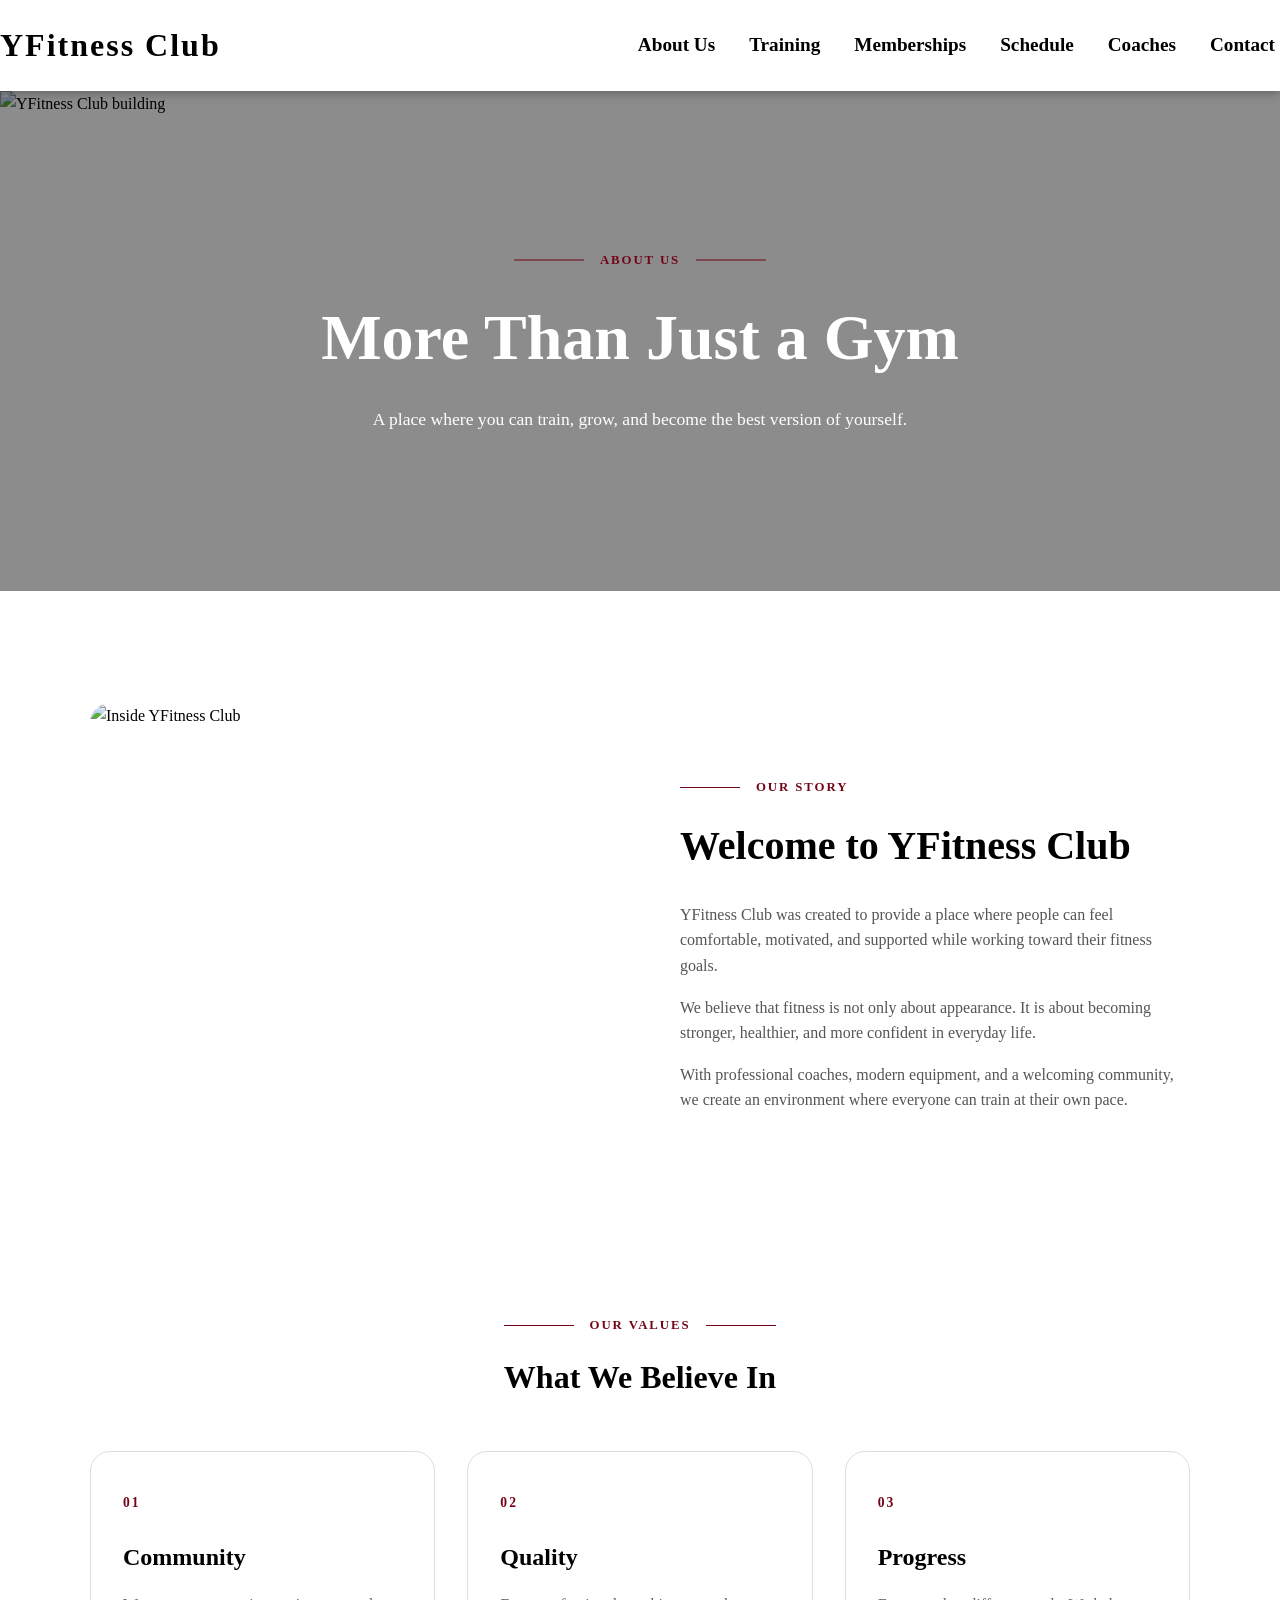
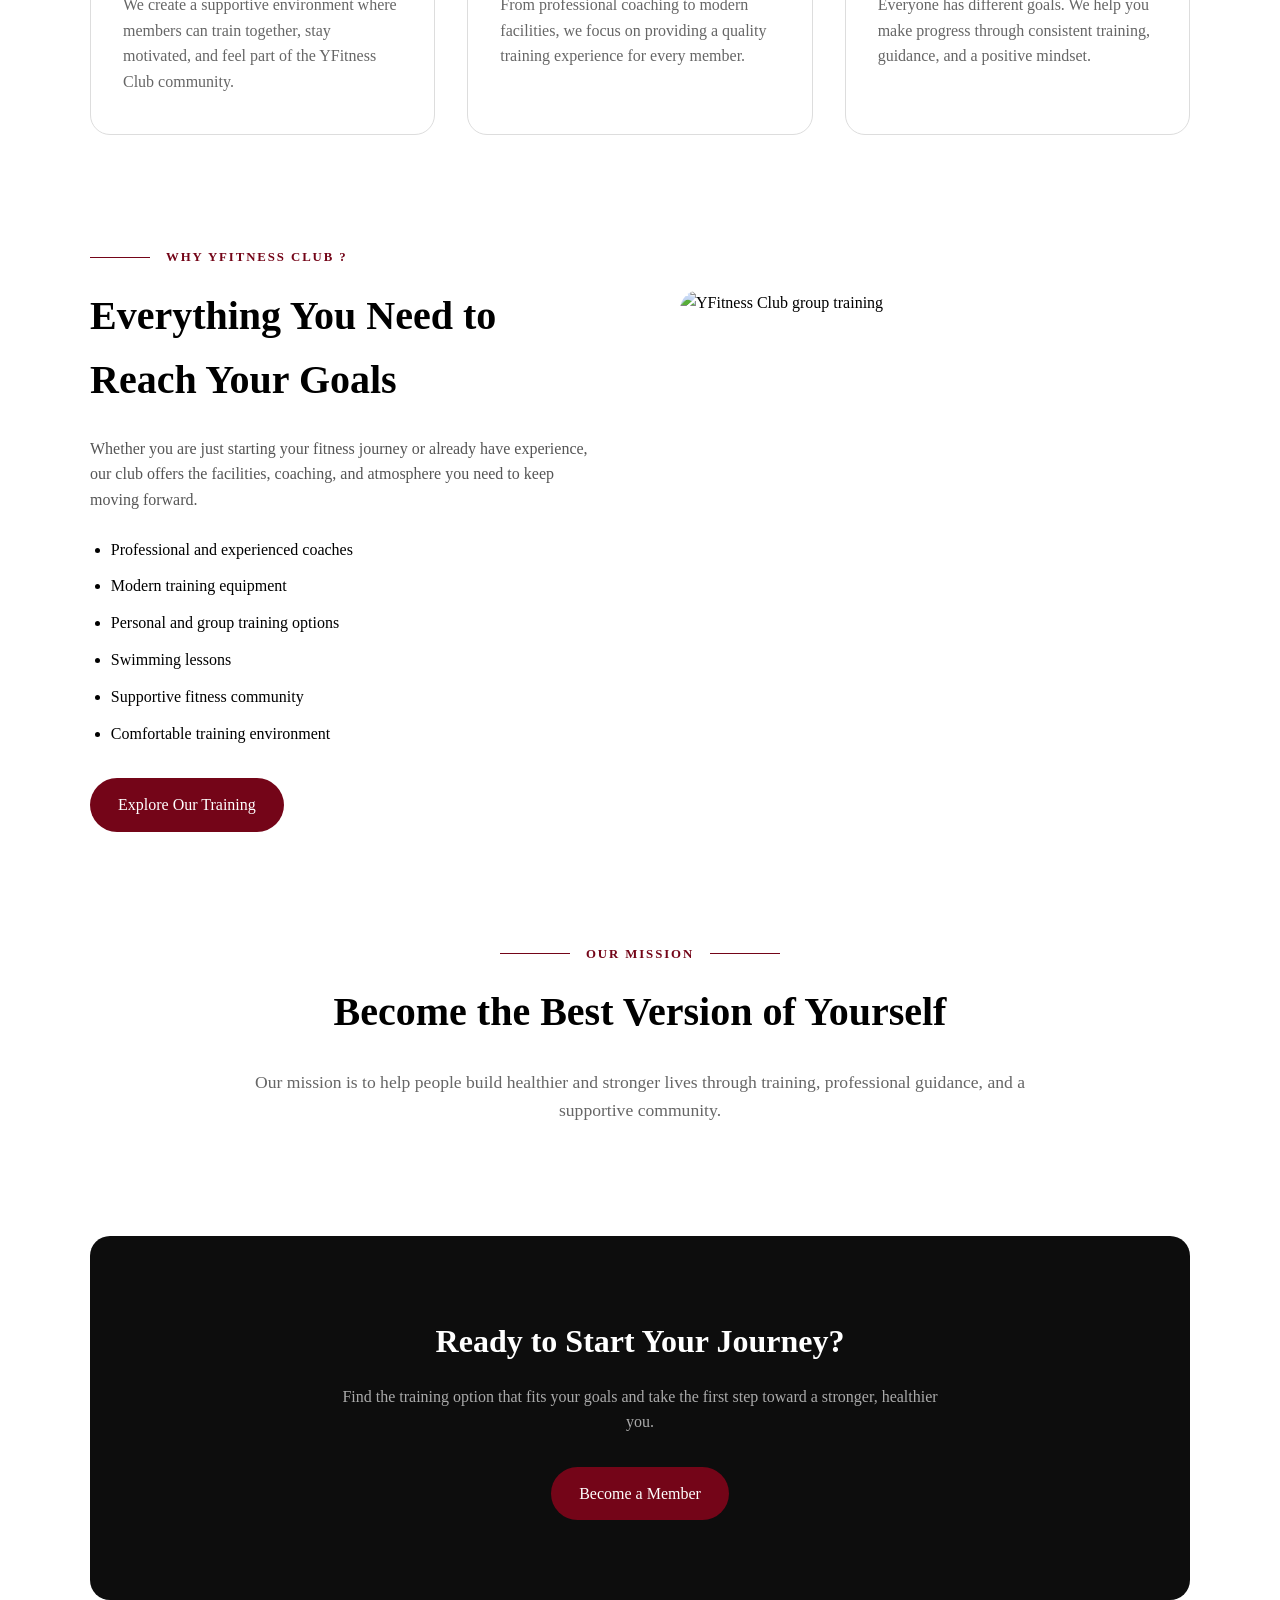
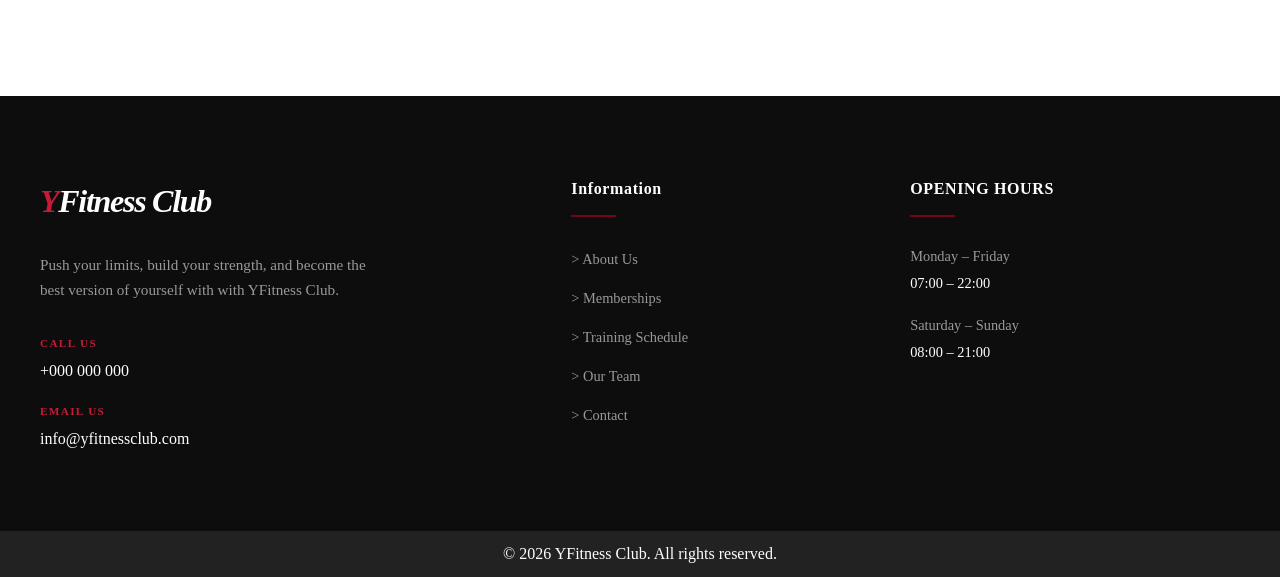
==== commit c3d9b222: "Update about-us.html" ====
--- a/about-us.html
+++ b/about-us.html
@@ -10,26 +10,33 @@
   
     <body>
 
-        <header>
-            <div class="container">
-
-                <a href="index.html" class="logo">
-                    <span>Y</span>Fitness Club
-                </a>
-
-                <nav>
-                <ul>
-                    <li><a href="about-us.html">About Us</a></li>
-                    <li><a href="training.html">Training</a></li>
-                    <li><a href="memberships.html">Memberships</a></li>
-                    <li><a href="schedule.html">Schedule</a></li>
-                    <li><a href="coaches.html">Coaches</a></li>
-                    <li><a href="contact.html">Contact</a></li> 
-                </ul>
-                </nav>
-
-            </div>
-        </header>
+        <header class="site-header">
+    <a href="index.html" class="logo">YFitness Club</a>
+
+    <button
+        class="menu-toggle"
+        id="menu-toggle"
+        type="button"
+        aria-label="Open navigation menu"
+        aria-expanded="false"
+        aria-controls="main-navigation"
+    >
+        <span></span>
+        <span></span>
+        <span></span>
+    </button>
+
+    <nav class="main-navigation" id="main-navigation">
+        <ul>
+            <li><a href="about-us.html">About Us</a></li>
+            <li><a href="training.html">Training</a></li>
+            <li><a href="memberships.html">Memberships</a></li>
+            <li><a href="schedule.html">Schedule</a></li>
+            <li><a href="coaches.html">Coaches</a></li>
+            <li><a href="contact.html">Contact</a></li>
+        </ul>
+    </nav>
+</header>
 
 
         <main>
@@ -303,6 +310,34 @@
         </footer>
 
 
+        <script>
+            document.querySelectorAll(".site-header").forEach(function (header) {
+                const button = header.querySelector(".menu-toggle");
+                const navigation = header.querySelector(".main-navigation");
+
+                if (!button || !navigation) return;
+
+                button.addEventListener("click", function () {
+                    const isOpen = navigation.classList.toggle("is-open");
+
+                    button.setAttribute("aria-expanded", String(isOpen));
+                    button.setAttribute(
+                        "aria-label",
+                        isOpen ? "Close navigation menu" : "Open navigation menu"
+                    );
+                });
+
+                navigation.querySelectorAll("a").forEach(function (link) {
+                    link.addEventListener("click", function () {
+                        navigation.classList.remove("is-open");
+                        button.setAttribute("aria-expanded", "false");
+                        button.setAttribute("aria-label", "Open navigation menu");
+                    });
+                });
+            });
+        </script>
+
+
     </body>
 
-</html>+</html>
--- a/styles.css
+++ b/styles.css
@@ -3004,4 +3004,255 @@
 
 /* ==========================
    12. MEDIA QUERIES
-   ========================== */+   ========================== */
+
+*,
+*::before,
+*::after {
+    box-sizing: border-box;
+}
+
+html {
+    width: 100%;
+    max-width: 100%;
+    overflow-x: clip;
+    -webkit-text-size-adjust: 100%;
+}
+
+body {
+    width: 100%;
+    min-width: 0;
+    margin: 0;
+}
+
+img {
+    max-width: 100%;
+}
+
+/* Tablet */
+@media (max-width: 900px) {
+    .training-cards,
+    .membership-cards,
+    .coaches-grid,
+    .coach-grid,
+    .values-grid,
+    .gallery-grid {
+        grid-template-columns: repeat(2, minmax(0, 1fr));
+    }
+}
+
+/* Phone */
+@media (max-width: 600px) {
+
+    /* Make the header fit the screen */
+    header {
+        width: 100%;
+        height: auto;
+        min-height: 0;
+        padding: 12px 16px;
+    }
+
+    header > * {
+        max-width: 100%;
+        min-width: 0;
+    }
+
+    /* Let content containers shrink */
+    main,
+    section,
+    .home,
+    .about-content,
+    .training-options,
+    .meet-our-team,
+    .membership-container,
+    .coaches-container,
+    .contact-container,
+    .schedule-container {
+        width: 100%;
+        min-width: 0;
+        max-width: 100%;
+    }
+
+    /* Use one column for cards */
+    .training-cards,
+    .membership-cards,
+    .coaches-grid,
+    .coach-grid,
+    .values-grid,
+    .gallery-grid {
+        display: grid;
+        grid-template-columns: minmax(0, 1fr);
+        gap: 24px;
+    }
+
+    .training-card,
+    .membership-card,
+    .coach-card {
+        width: 100%;
+        min-width: 0;
+        margin: 0;
+    }
+
+    /* Make hero images fill the available width */
+    .home img,
+    .about-hero img,
+    .training-hero img,
+    .memberships-hero img,
+    .schedule-hero img,
+    .coaches-hero img,
+    .contact-hero img {
+        display: block;
+        width: 100%;
+        height: 400px;
+        object-fit: cover;
+    }
+
+    /* Keep text away from screen edges */
+    h1 {
+        font-size: clamp(2rem, 8vw, 2.8rem);
+    }
+
+    h2 {
+        font-size: clamp(1.5rem, 6vw, 2rem);
+    }
+
+    /* Keep form fields inside the screen */
+    input,
+    textarea,
+    select {
+        width: 100%;
+        max-width: 100%;
+        min-width: 0;
+    }
+
+    /* Keep the schedule scrollable */
+    .table-wrapper,
+    .schedule-table-wrapper {
+        max-width: 100%;
+        overflow-x: auto;
+        -webkit-overflow-scrolling: touch;
+    }
+
+    .schedule-table {
+        min-width: 700px;
+    }
+
+    footer,
+    .pre-footer {
+        padding-left: 16px;
+        padding-right: 16px;
+    }
+}
+
+.site-header {
+    display: flex;
+    align-items: center;
+    justify-content: space-between;
+    gap: 24px;
+    width: 100%;
+}
+
+.site-header .logo {
+    flex-shrink: 0;
+}
+
+.site-header .main-navigation {
+    margin-left: auto;
+}
+
+.site-header .main-navigation ul {
+    display: flex;
+    align-items: center;
+    justify-content: flex-end;
+    flex-wrap: nowrap;
+    gap: 24px;
+    margin: 0;
+    padding: 0;
+    list-style: none;
+}
+
+.site-header .main-navigation a {
+    white-space: nowrap;
+}
+
+.site-header .menu-toggle {
+    display: none;
+}
+
+/* Phone and tablet */
+@media (max-width: 768px) {
+    .site-header {
+        position: sticky;
+        top: 0;
+        z-index: 1000;
+        flex-wrap: wrap;
+        gap: 12px;
+        padding: 14px 16px;
+        background: #ffffff;
+    }
+
+    .site-header .logo {
+        width: auto;
+        font-size: 1.5rem;
+        text-align: left;
+    }
+
+    .site-header .menu-toggle {
+        display: flex;
+        flex-direction: column;
+        align-items: center;
+        justify-content: center;
+        gap: 5px;
+        width: 44px;
+        height: 44px;
+        margin-left: auto;
+        padding: 9px;
+        border: none;
+        border-radius: 6px;
+        background: #740518;
+        cursor: pointer;
+    }
+
+    .site-header .menu-toggle span {
+        display: block;
+        width: 24px;
+        height: 3px;
+        border-radius: 2px;
+        background: #ffffff;
+    }
+
+    .site-header .main-navigation {
+        display: none;
+        width: 100%;
+        flex-basis: 100%;
+        margin-left: 0;
+    }
+
+    .site-header .main-navigation.is-open {
+        display: block;
+    }
+
+    .site-header .main-navigation ul {
+        display: flex;
+        flex-direction: column;
+        align-items: stretch;
+        gap: 0;
+        width: 100%;
+    }
+
+    .site-header .main-navigation li {
+        border-top: 1px solid #eeeeee;
+    }
+
+    .site-header .main-navigation a {
+        display: block;
+        padding: 13px 8px;
+        white-space: normal;
+        color: #111111;
+        text-decoration: none;
+    }
+
+    .site-header .main-navigation a:hover {
+        color: #c71a37;
+    }
+}
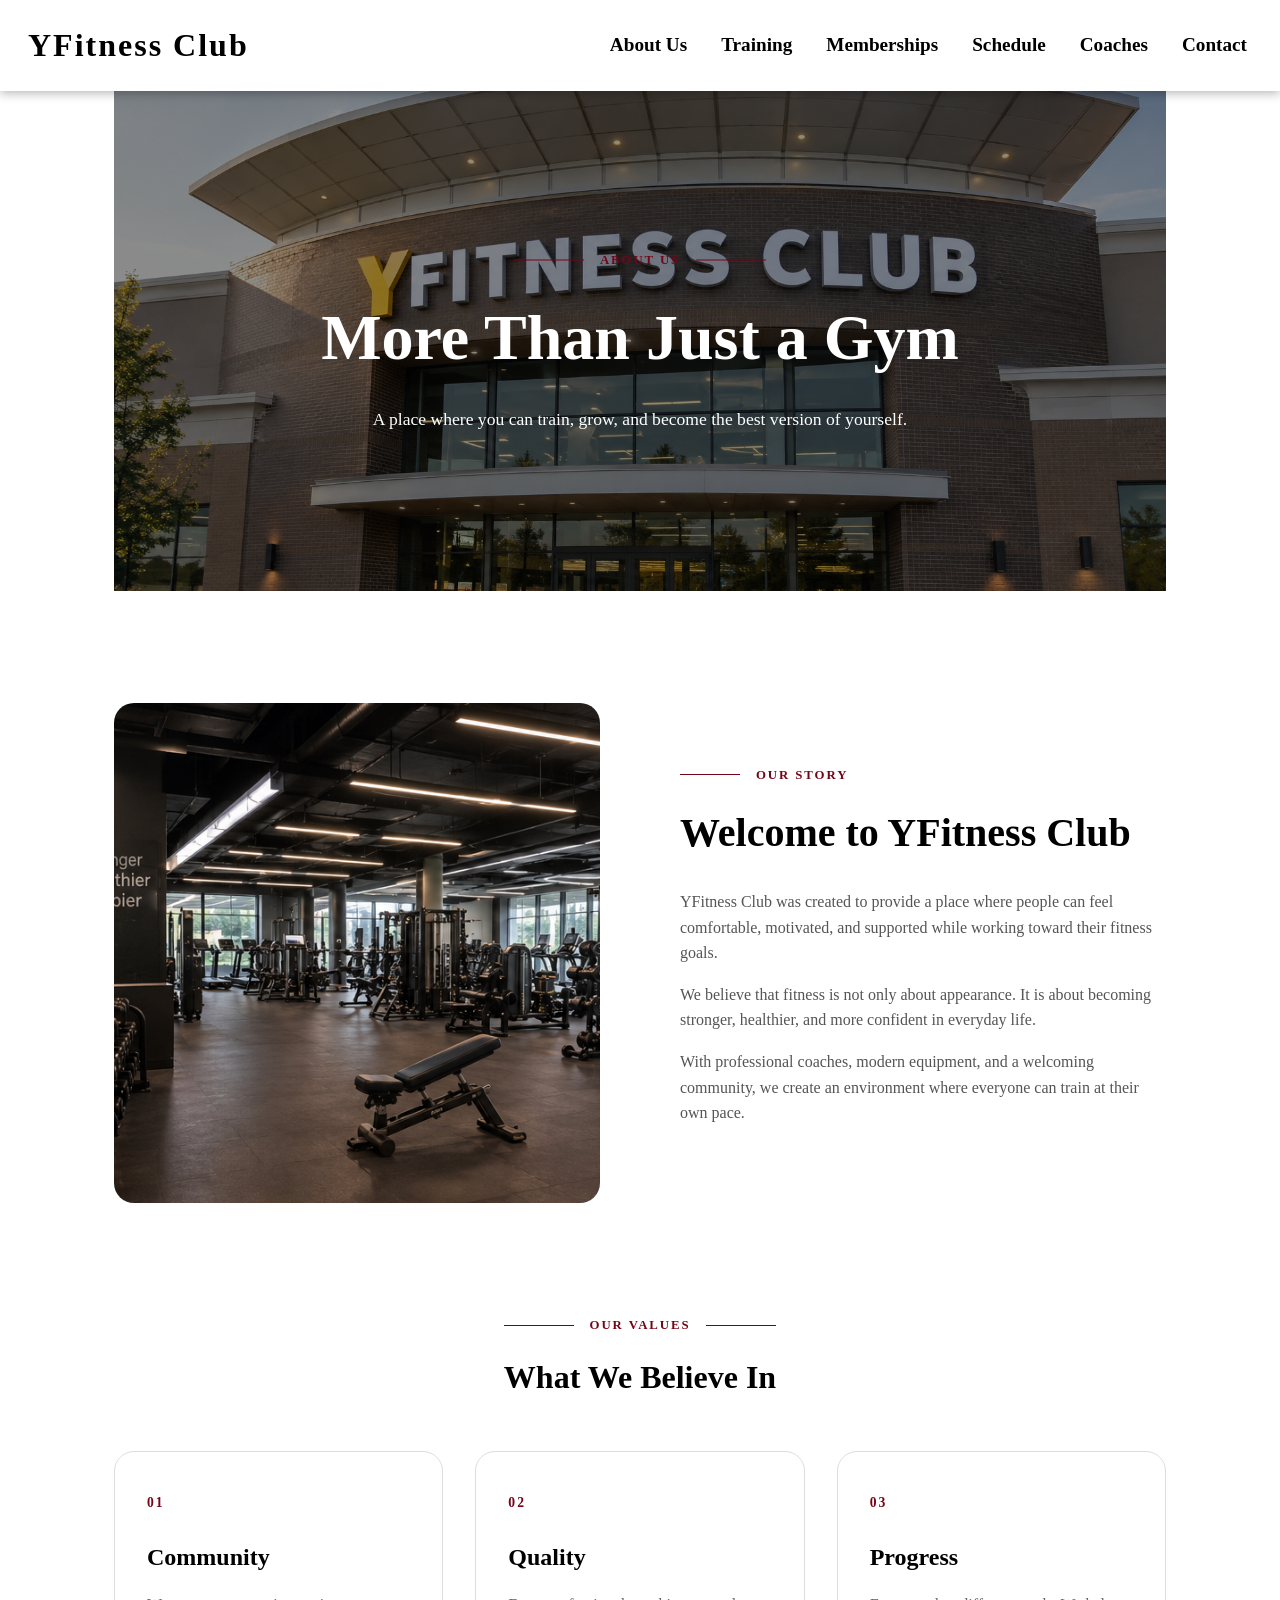
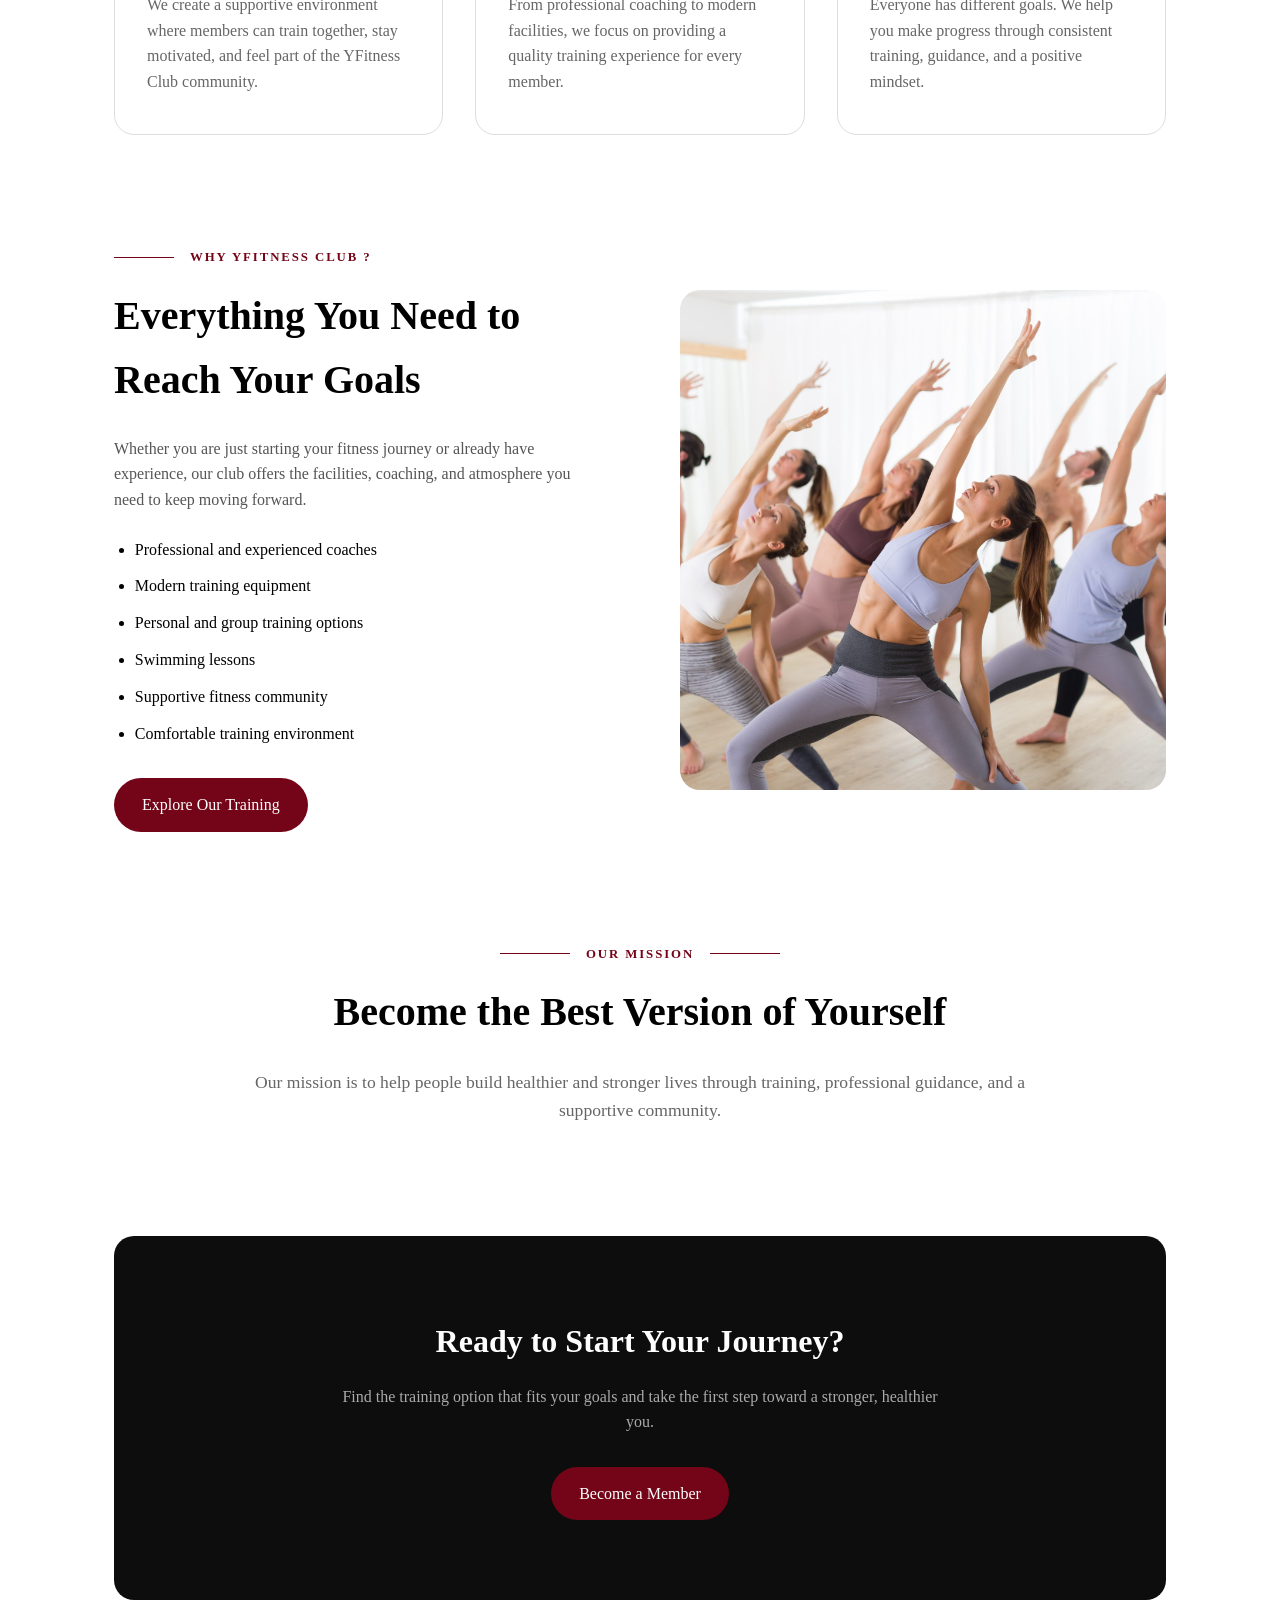
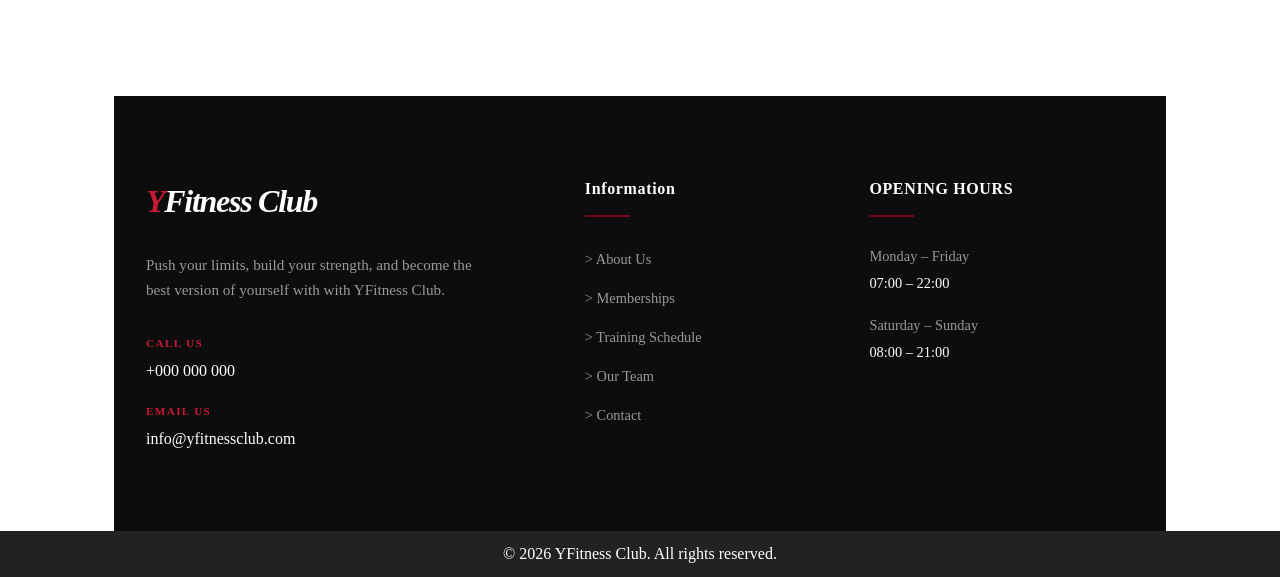
==== commit 7bd952af: "Update about-us.html" ====
--- a/about-us.html
+++ b/about-us.html
@@ -44,7 +44,7 @@
 
             <section class="about-hero">
 
-                <img src="Images_2/Yfitness_building.png" alt="YFitness Club building">
+                <img src="Yfitness_building.png" alt="YFitness Club building">
 
                 <div class="about-hero-text">
                     <div class="about-hero-title">
@@ -65,7 +65,7 @@
             <section class="about-page-intro">
 
                 <div class="about-page-image">
-                    <img src="Images_2/Sport_hall.png" alt="Inside YFitness Club">
+                    <img src="Sport_hall.png" alt="Inside YFitness Club">
                 </div>
 
                 <div class="about-page-text">
@@ -185,7 +185,7 @@
 
 
                 <div class="about-why-image">
-                    <img src="Images_2/Group_training.jpg" alt="YFitness Club group training">
+                    <img src="Group_training.jpg" alt="YFitness Club group training">
                 </div>
 
             </section>
--- a/styles.css
+++ b/styles.css
@@ -3256,3 +3256,51 @@
         color: #c71a37;
     }
 }
+
+
+*::after {
+    box-sizing: border-box;
+}
+
+body {
+    margin: 0;
+    overflow-x: hidden;
+}
+
+main {
+    width: 100%;
+    max-width: 1100px;
+    margin: 0 auto;
+    padding: 0 24px;
+}
+
+img {
+    max-width: 100%;
+}
+
+.site-header {
+    padding: 20px 28px;
+    display: flex;
+    align-items: center;
+    justify-content: space-between;
+    gap: 24px;
+}
+
+.site-header .logo {
+    flex-shrink: 0;
+}
+
+.site-header .main-navigation {
+    margin-left: auto;
+}
+
+.site-header .main-navigation ul {
+    gap: 24px;
+    flex-wrap: wrap;
+}
+
+@media (max-width: 768px) {
+    .site-header {
+        padding: 14px 16px;
+    }
+}
